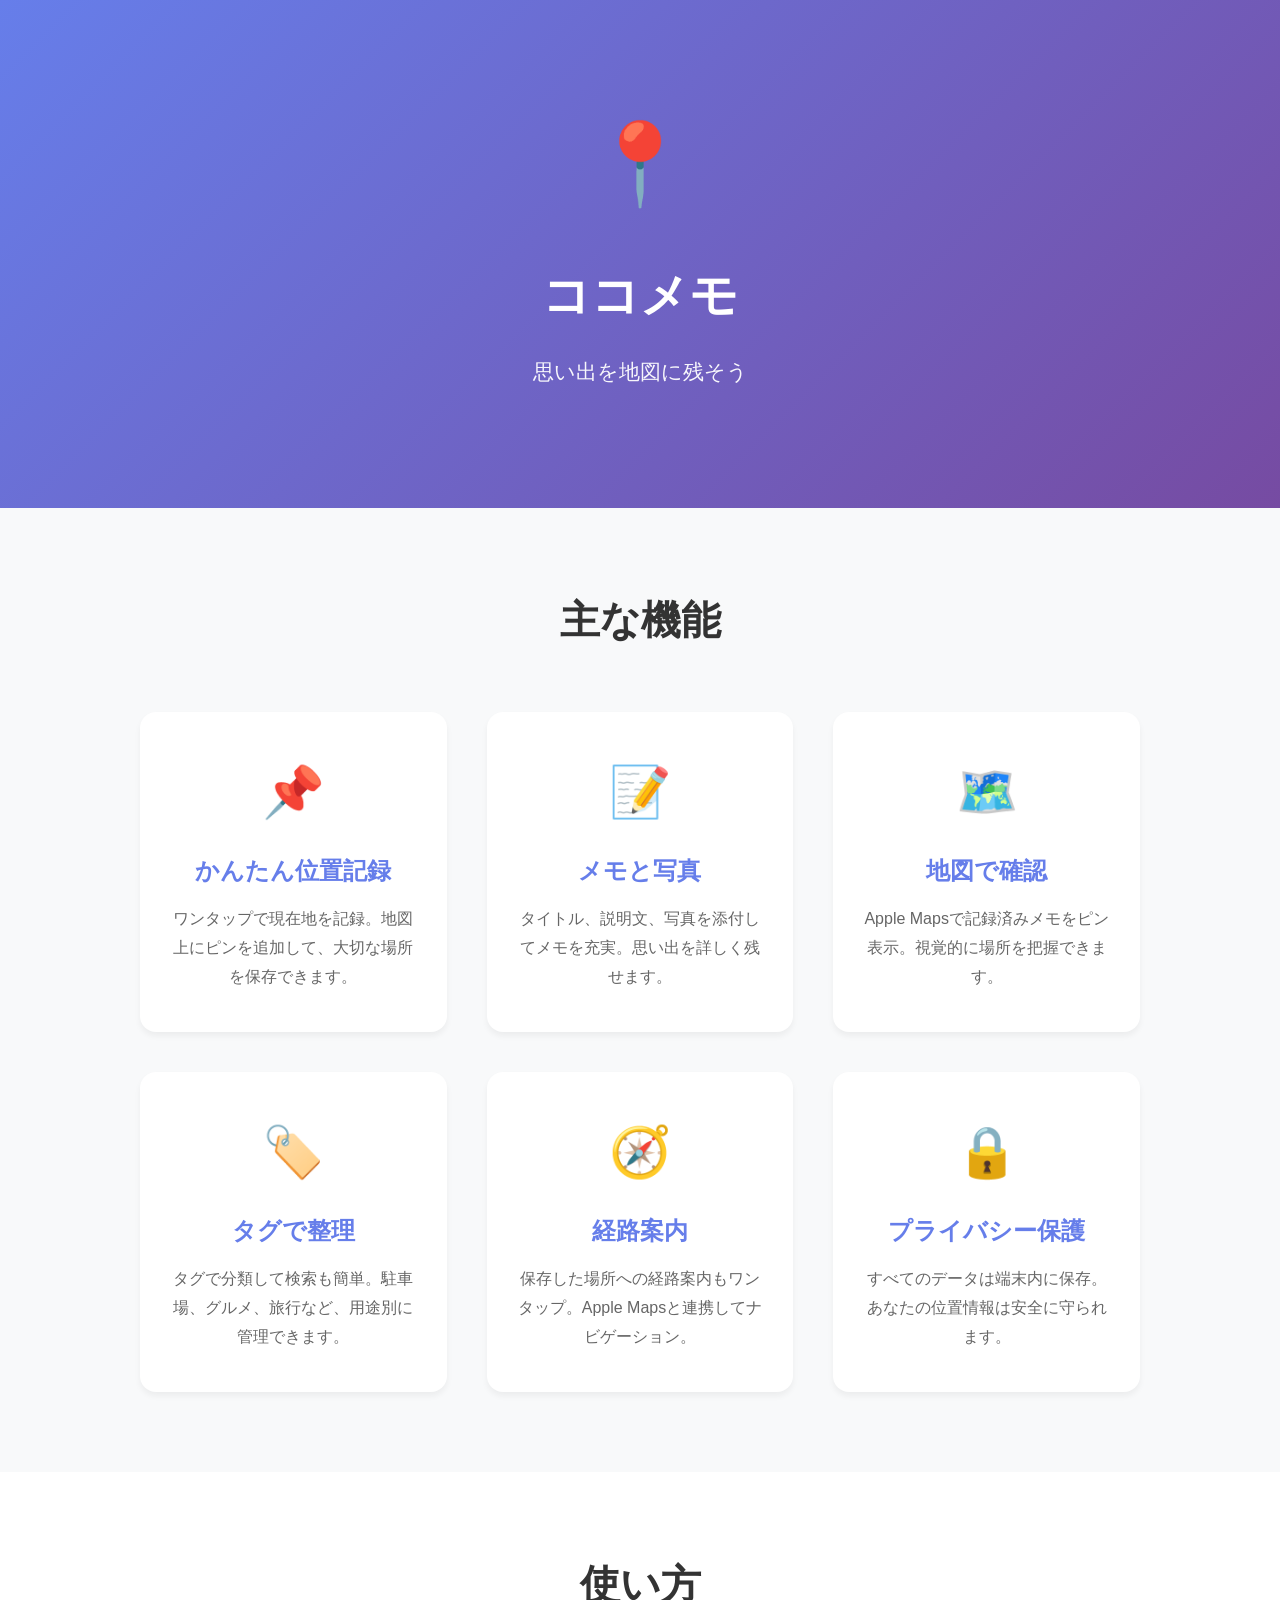
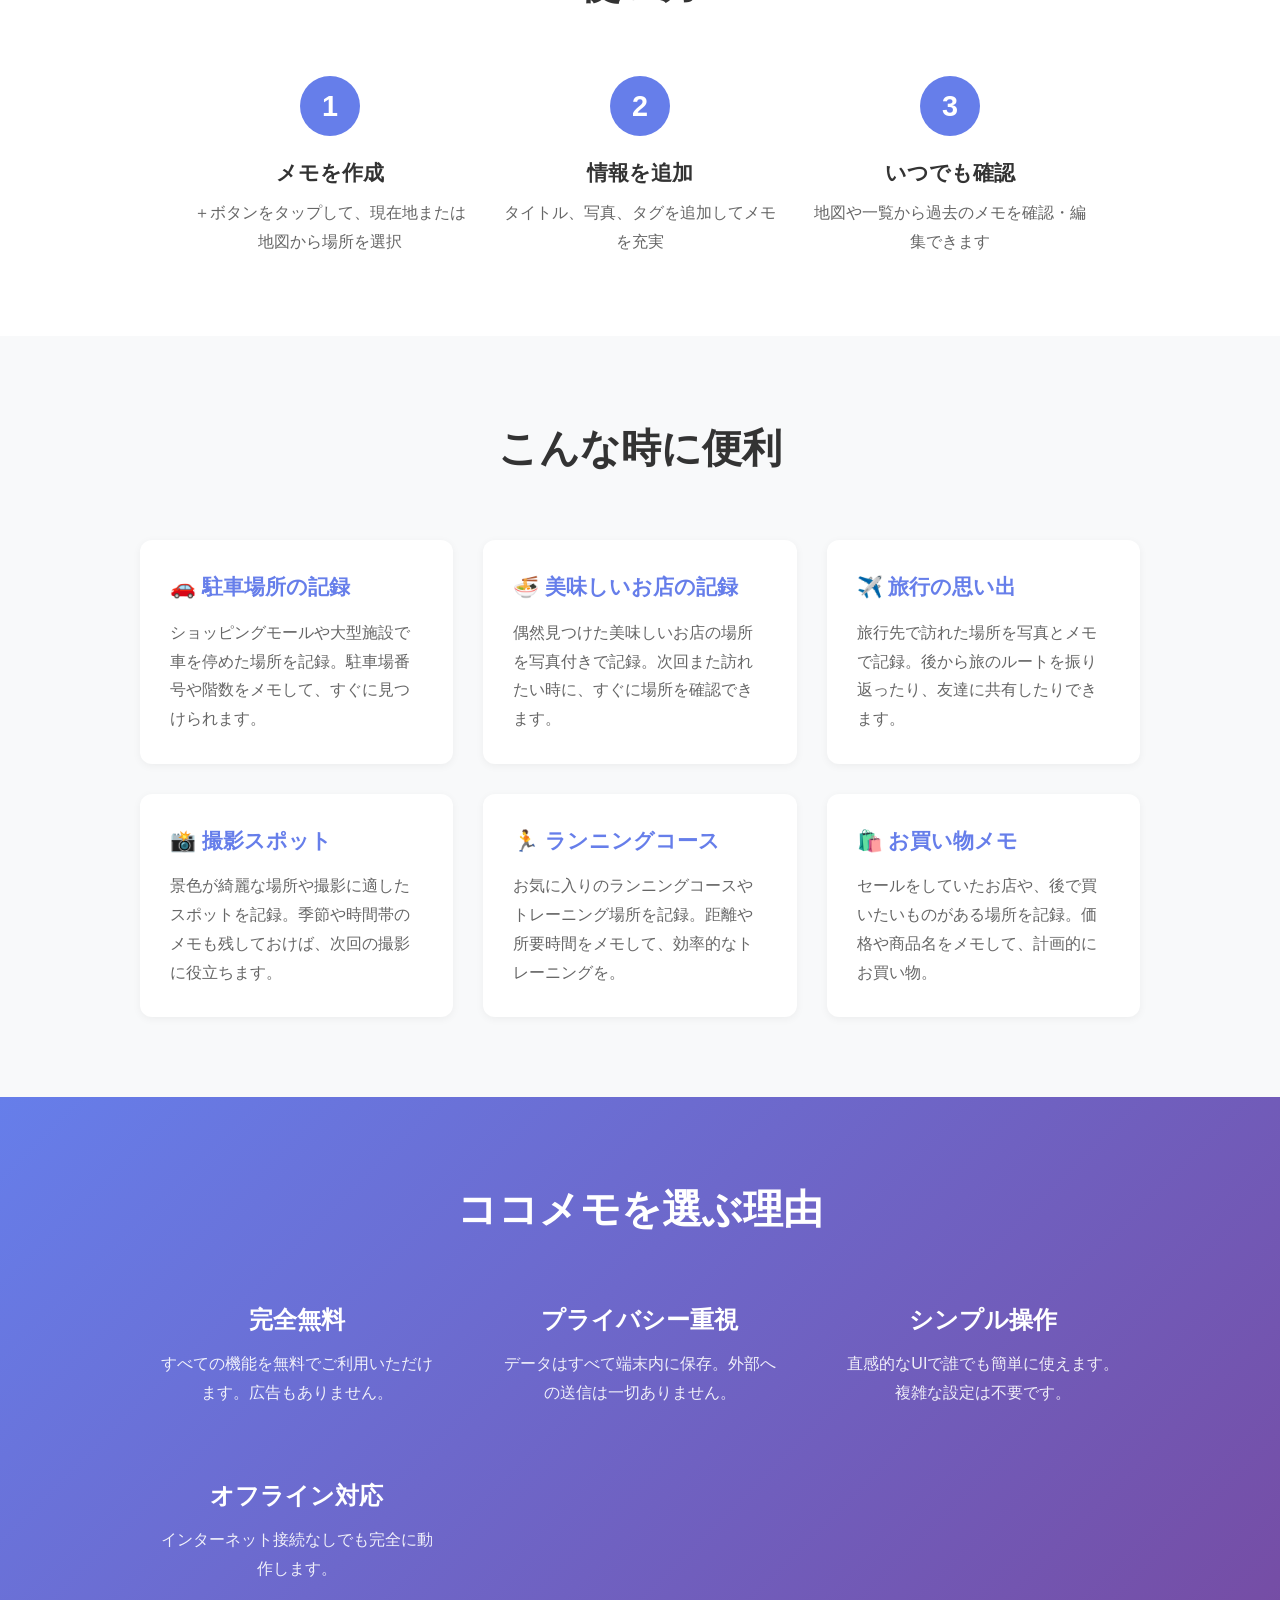
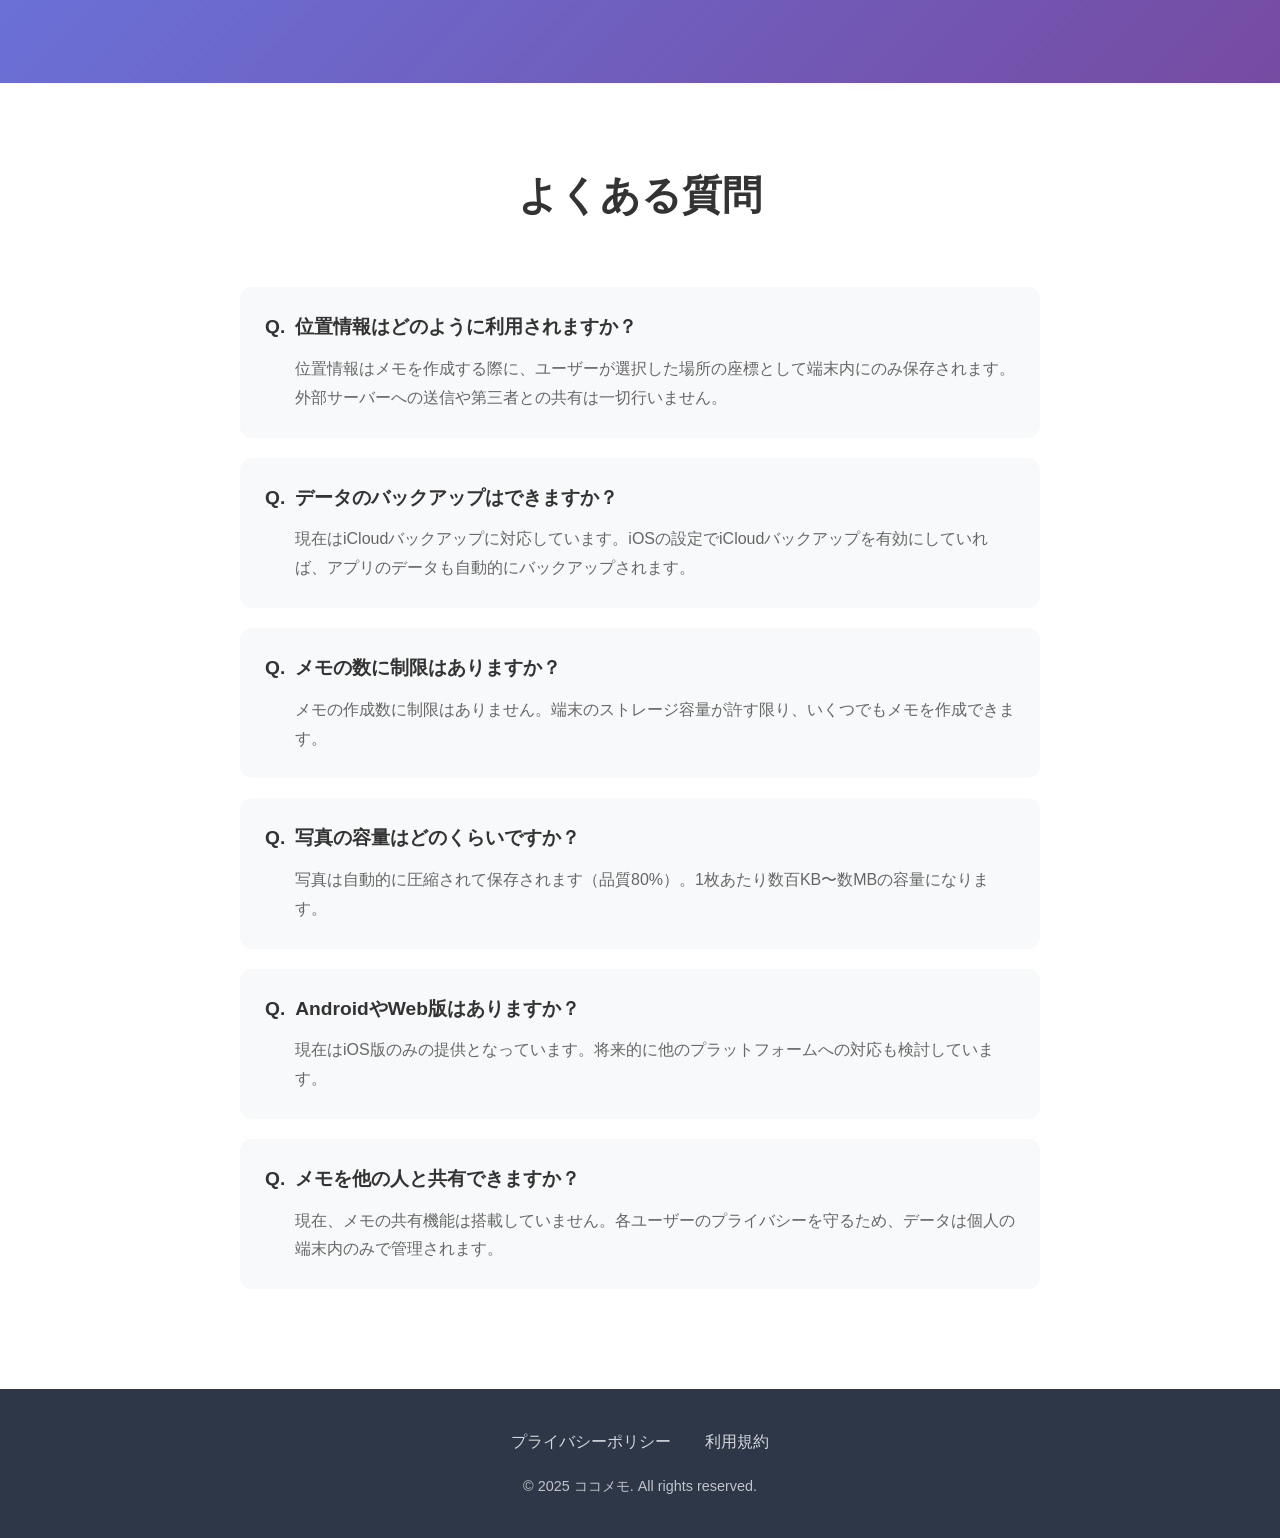
==== index.html @ cbb0ee80 "Add files via upload" ====
<!DOCTYPE html>
<html lang="ja">
<head>
    <meta charset="UTF-8">
    <meta name="viewport" content="width=device-width, initial-scale=1.0">
    <title>ココメモ - 思い出を地図に残そう</title>
    <style>
        * {
            margin: 0;
            padding: 0;
            box-sizing: border-box;
        }

        body {
            font-family: -apple-system, BlinkMacSystemFont, 'Segoe UI', 'Hiragino Sans', 'Hiragino Kaku Gothic ProN', 'Yu Gothic', sans-serif;
            line-height: 1.6;
            color: #333;
        }

        .container {
            max-width: 1200px;
            margin: 0 auto;
            padding: 0 20px;
        }

        /* Hero Section */
        .hero {
            background: linear-gradient(135deg, #667eea 0%, #764ba2 100%);
            color: white;
            padding: 100px 20px 80px;
            text-align: center;
        }

        .hero h1 {
            font-size: 3rem;
            margin-bottom: 20px;
            font-weight: 700;
        }

        .hero p {
            font-size: 1.3rem;
            margin-bottom: 40px;
            opacity: 0.95;
        }

        .hero-icon {
            font-size: 80px;
            margin-bottom: 30px;
        }

        .cta-button {
            display: inline-block;
            background: white;
            color: #667eea;
            padding: 15px 40px;
            border-radius: 30px;
            text-decoration: none;
            font-weight: 600;
            font-size: 1.1rem;
            transition: transform 0.2s;
        }

        .cta-button:hover {
            transform: translateY(-2px);
            box-shadow: 0 10px 20px rgba(0,0,0,0.2);
        }

        /* Features Section */
        .features {
            padding: 80px 20px;
            background: #f8f9fa;
        }

        .features h2 {
            text-align: center;
            font-size: 2.5rem;
            margin-bottom: 60px;
            color: #333;
        }

        .feature-grid {
            display: grid;
            grid-template-columns: repeat(auto-fit, minmax(280px, 1fr));
            gap: 40px;
            max-width: 1000px;
            margin: 0 auto;
        }

        .feature-card {
            background: white;
            padding: 40px 30px;
            border-radius: 16px;
            text-align: center;
            box-shadow: 0 4px 6px rgba(0,0,0,0.05);
            transition: transform 0.2s;
        }

        .feature-card:hover {
            transform: translateY(-5px);
            box-shadow: 0 10px 20px rgba(0,0,0,0.1);
        }

        .feature-icon {
            font-size: 50px;
            margin-bottom: 20px;
        }

        .feature-card h3 {
            font-size: 1.5rem;
            margin-bottom: 15px;
            color: #667eea;
        }

        .feature-card p {
            color: #666;
            line-height: 1.8;
        }

        /* How It Works Section */
        .how-it-works {
            padding: 80px 20px;
            background: white;
        }

        .how-it-works h2 {
            text-align: center;
            font-size: 2.5rem;
            margin-bottom: 60px;
            color: #333;
        }

        .steps {
            display: flex;
            flex-wrap: wrap;
            justify-content: center;
            gap: 30px;
            max-width: 900px;
            margin: 0 auto;
        }

        .step {
            flex: 1;
            min-width: 250px;
            text-align: center;
        }

        .step-number {
            width: 60px;
            height: 60px;
            background: #667eea;
            color: white;
            border-radius: 50%;
            display: flex;
            align-items: center;
            justify-content: center;
            font-size: 1.8rem;
            font-weight: 700;
            margin: 0 auto 20px;
        }

        .step h3 {
            font-size: 1.3rem;
            margin-bottom: 10px;
            color: #333;
        }

        .step p {
            color: #666;
            line-height: 1.8;
        }

        /* Use Cases Section */
        .use-cases {
            padding: 80px 20px;
            background: #f8f9fa;
        }

        .use-cases h2 {
            text-align: center;
            font-size: 2.5rem;
            margin-bottom: 60px;
            color: #333;
        }

        .use-case-grid {
            display: grid;
            grid-template-columns: repeat(auto-fit, minmax(280px, 1fr));
            gap: 30px;
            max-width: 1000px;
            margin: 0 auto;
        }

        .use-case-card {
            background: white;
            padding: 30px;
            border-radius: 12px;
            box-shadow: 0 2px 8px rgba(0,0,0,0.05);
        }

        .use-case-card h3 {
            font-size: 1.3rem;
            margin-bottom: 15px;
            color: #667eea;
            display: flex;
            align-items: center;
            gap: 10px;
        }

        .use-case-card p {
            color: #666;
            line-height: 1.8;
        }

        /* FAQ Section */
        .faq {
            padding: 80px 20px;
            background: white;
        }

        .faq h2 {
            text-align: center;
            font-size: 2.5rem;
            margin-bottom: 60px;
            color: #333;
        }

        .faq-list {
            max-width: 800px;
            margin: 0 auto;
        }

        .faq-item {
            background: #f8f9fa;
            padding: 25px;
            border-radius: 12px;
            margin-bottom: 20px;
        }

        .faq-question {
            font-size: 1.2rem;
            font-weight: 600;
            color: #333;
            margin-bottom: 12px;
            display: flex;
            align-items: flex-start;
            gap: 10px;
        }

        .faq-answer {
            color: #666;
            line-height: 1.8;
            padding-left: 30px;
        }

        /* Benefits Section */
        .benefits {
            padding: 80px 20px;
            background: linear-gradient(135deg, #667eea 0%, #764ba2 100%);
            color: white;
            text-align: center;
        }

        .benefits h2 {
            font-size: 2.5rem;
            margin-bottom: 40px;
        }

        .benefits-grid {
            display: grid;
            grid-template-columns: repeat(auto-fit, minmax(250px, 1fr));
            gap: 30px;
            max-width: 1000px;
            margin: 0 auto;
        }

        .benefit-item {
            padding: 20px;
        }

        .benefit-item h3 {
            font-size: 1.5rem;
            margin-bottom: 10px;
            font-weight: 600;
        }

        .benefit-item p {
            opacity: 0.9;
            line-height: 1.8;
        }

        /* Footer */
        .footer {
            background: #2d3748;
            color: white;
            padding: 40px 20px;
            text-align: center;
        }

        .footer-links {
            margin-bottom: 20px;
        }

        .footer-links a {
            color: white;
            text-decoration: none;
            margin: 0 15px;
            opacity: 0.8;
            transition: opacity 0.2s;
        }

        .footer-links a:hover {
            opacity: 1;
        }

        .footer p {
            opacity: 0.7;
            font-size: 0.9rem;
        }

        /* Responsive */
        @media (max-width: 768px) {
            .hero h1 {
                font-size: 2rem;
            }

            .hero p {
                font-size: 1.1rem;
            }

            .features h2,
            .how-it-works h2 {
                font-size: 2rem;
            }

            .feature-grid {
                grid-template-columns: 1fr;
            }
        }
    </style>
</head>
<body>
    <!-- Hero Section -->
    <section class="hero">
        <div class="container">
            <div class="hero-icon">📍</div>
            <h1>ココメモ</h1>
            <p>思い出を地図に残そう</p>
        </div>
    </section>

    <!-- Features Section -->
    <section class="features">
        <div class="container">
            <h2>主な機能</h2>
            <div class="feature-grid">
                <div class="feature-card">
                    <div class="feature-icon">📌</div>
                    <h3>かんたん位置記録</h3>
                    <p>ワンタップで現在地を記録。地図上にピンを追加して、大切な場所を保存できます。</p>
                </div>
                <div class="feature-card">
                    <div class="feature-icon">📝</div>
                    <h3>メモと写真</h3>
                    <p>タイトル、説明文、写真を添付してメモを充実。思い出を詳しく残せます。</p>
                </div>
                <div class="feature-card">
                    <div class="feature-icon">🗺️</div>
                    <h3>地図で確認</h3>
                    <p>Apple Mapsで記録済みメモをピン表示。視覚的に場所を把握できます。</p>
                </div>
                <div class="feature-card">
                    <div class="feature-icon">🏷️</div>
                    <h3>タグで整理</h3>
                    <p>タグで分類して検索も簡単。駐車場、グルメ、旅行など、用途別に管理できます。</p>
                </div>
                <div class="feature-card">
                    <div class="feature-icon">🧭</div>
                    <h3>経路案内</h3>
                    <p>保存した場所への経路案内もワンタップ。Apple Mapsと連携してナビゲーション。</p>
                </div>
                <div class="feature-card">
                    <div class="feature-icon">🔒</div>
                    <h3>プライバシー保護</h3>
                    <p>すべてのデータは端末内に保存。あなたの位置情報は安全に守られます。</p>
                </div>
            </div>
        </div>
    </section>

    <!-- How It Works Section -->
    <section class="how-it-works">
        <div class="container">
            <h2>使い方</h2>
            <div class="steps">
                <div class="step">
                    <div class="step-number">1</div>
                    <h3>メモを作成</h3>
                    <p>＋ボタンをタップして、現在地または地図から場所を選択</p>
                </div>
                <div class="step">
                    <div class="step-number">2</div>
                    <h3>情報を追加</h3>
                    <p>タイトル、写真、タグを追加してメモを充実</p>
                </div>
                <div class="step">
                    <div class="step-number">3</div>
                    <h3>いつでも確認</h3>
                    <p>地図や一覧から過去のメモを確認・編集できます</p>
                </div>
            </div>
        </div>
    </section>

    <!-- Use Cases Section -->
    <section class="use-cases">
        <div class="container">
            <h2>こんな時に便利</h2>
            <div class="use-case-grid">
                <div class="use-case-card">
                    <h3>🚗 駐車場所の記録</h3>
                    <p>ショッピングモールや大型施設で車を停めた場所を記録。駐車場番号や階数をメモして、すぐに見つけられます。</p>
                </div>
                <div class="use-case-card">
                    <h3>🍜 美味しいお店の記録</h3>
                    <p>偶然見つけた美味しいお店の場所を写真付きで記録。次回また訪れたい時に、すぐに場所を確認できます。</p>
                </div>
                <div class="use-case-card">
                    <h3>✈️ 旅行の思い出</h3>
                    <p>旅行先で訪れた場所を写真とメモで記録。後から旅のルートを振り返ったり、友達に共有したりできます。</p>
                </div>
                <div class="use-case-card">
                    <h3>📸 撮影スポット</h3>
                    <p>景色が綺麗な場所や撮影に適したスポットを記録。季節や時間帯のメモも残しておけば、次回の撮影に役立ちます。</p>
                </div>
                <div class="use-case-card">
                    <h3>🏃 ランニングコース</h3>
                    <p>お気に入りのランニングコースやトレーニング場所を記録。距離や所要時間をメモして、効率的なトレーニングを。</p>
                </div>
                <div class="use-case-card">
                    <h3>🛍️ お買い物メモ</h3>
                    <p>セールをしていたお店や、後で買いたいものがある場所を記録。価格や商品名をメモして、計画的にお買い物。</p>
                </div>
            </div>
        </div>
    </section>

    <!-- Benefits Section -->
    <section class="benefits">
        <div class="container">
            <h2>ココメモを選ぶ理由</h2>
            <div class="benefits-grid">
                <div class="benefit-item">
                    <h3>完全無料</h3>
                    <p>すべての機能を無料でご利用いただけます。広告もありません。</p>
                </div>
                <div class="benefit-item">
                    <h3>プライバシー重視</h3>
                    <p>データはすべて端末内に保存。外部への送信は一切ありません。</p>
                </div>
                <div class="benefit-item">
                    <h3>シンプル操作</h3>
                    <p>直感的なUIで誰でも簡単に使えます。複雑な設定は不要です。</p>
                </div>
                <div class="benefit-item">
                    <h3>オフライン対応</h3>
                    <p>インターネット接続なしでも完全に動作します。</p>
                </div>
            </div>
        </div>
    </section>

    <!-- FAQ Section -->
    <section class="faq">
        <div class="container">
            <h2>よくある質問</h2>
            <div class="faq-list">
                <div class="faq-item">
                    <div class="faq-question">
                        <span>Q.</span>
                        <span>位置情報はどのように利用されますか？</span>
                    </div>
                    <div class="faq-answer">
                        位置情報はメモを作成する際に、ユーザーが選択した場所の座標として端末内にのみ保存されます。外部サーバーへの送信や第三者との共有は一切行いません。
                    </div>
                </div>
                <div class="faq-item">
                    <div class="faq-question">
                        <span>Q.</span>
                        <span>データのバックアップはできますか？</span>
                    </div>
                    <div class="faq-answer">
                        現在はiCloudバックアップに対応しています。iOSの設定でiCloudバックアップを有効にしていれば、アプリのデータも自動的にバックアップされます。
                    </div>
                </div>
                <div class="faq-item">
                    <div class="faq-question">
                        <span>Q.</span>
                        <span>メモの数に制限はありますか？</span>
                    </div>
                    <div class="faq-answer">
                        メモの作成数に制限はありません。端末のストレージ容量が許す限り、いくつでもメモを作成できます。
                    </div>
                </div>
                <div class="faq-item">
                    <div class="faq-question">
                        <span>Q.</span>
                        <span>写真の容量はどのくらいですか？</span>
                    </div>
                    <div class="faq-answer">
                        写真は自動的に圧縮されて保存されます（品質80%）。1枚あたり数百KB〜数MBの容量になります。
                    </div>
                </div>
                <div class="faq-item">
                    <div class="faq-question">
                        <span>Q.</span>
                        <span>AndroidやWeb版はありますか？</span>
                    </div>
                    <div class="faq-answer">
                        現在はiOS版のみの提供となっています。将来的に他のプラットフォームへの対応も検討しています。
                    </div>
                </div>
                <div class="faq-item">
                    <div class="faq-question">
                        <span>Q.</span>
                        <span>メモを他の人と共有できますか？</span>
                    </div>
                    <div class="faq-answer">
                        現在、メモの共有機能は搭載していません。各ユーザーのプライバシーを守るため、データは個人の端末内のみで管理されます。
                    </div>
                </div>
            </div>
        </div>
    </section>

    <!-- Footer -->
    <footer class="footer">
        <div class="container">
            <div class="footer-links">
                <a href="privacy.html">プライバシーポリシー</a>
                <a href="terms.html">利用規約</a>
            </div>
            <p>&copy; 2025 ココメモ. All rights reserved.</p>
        </div>
    </footer>
</body>
</html>
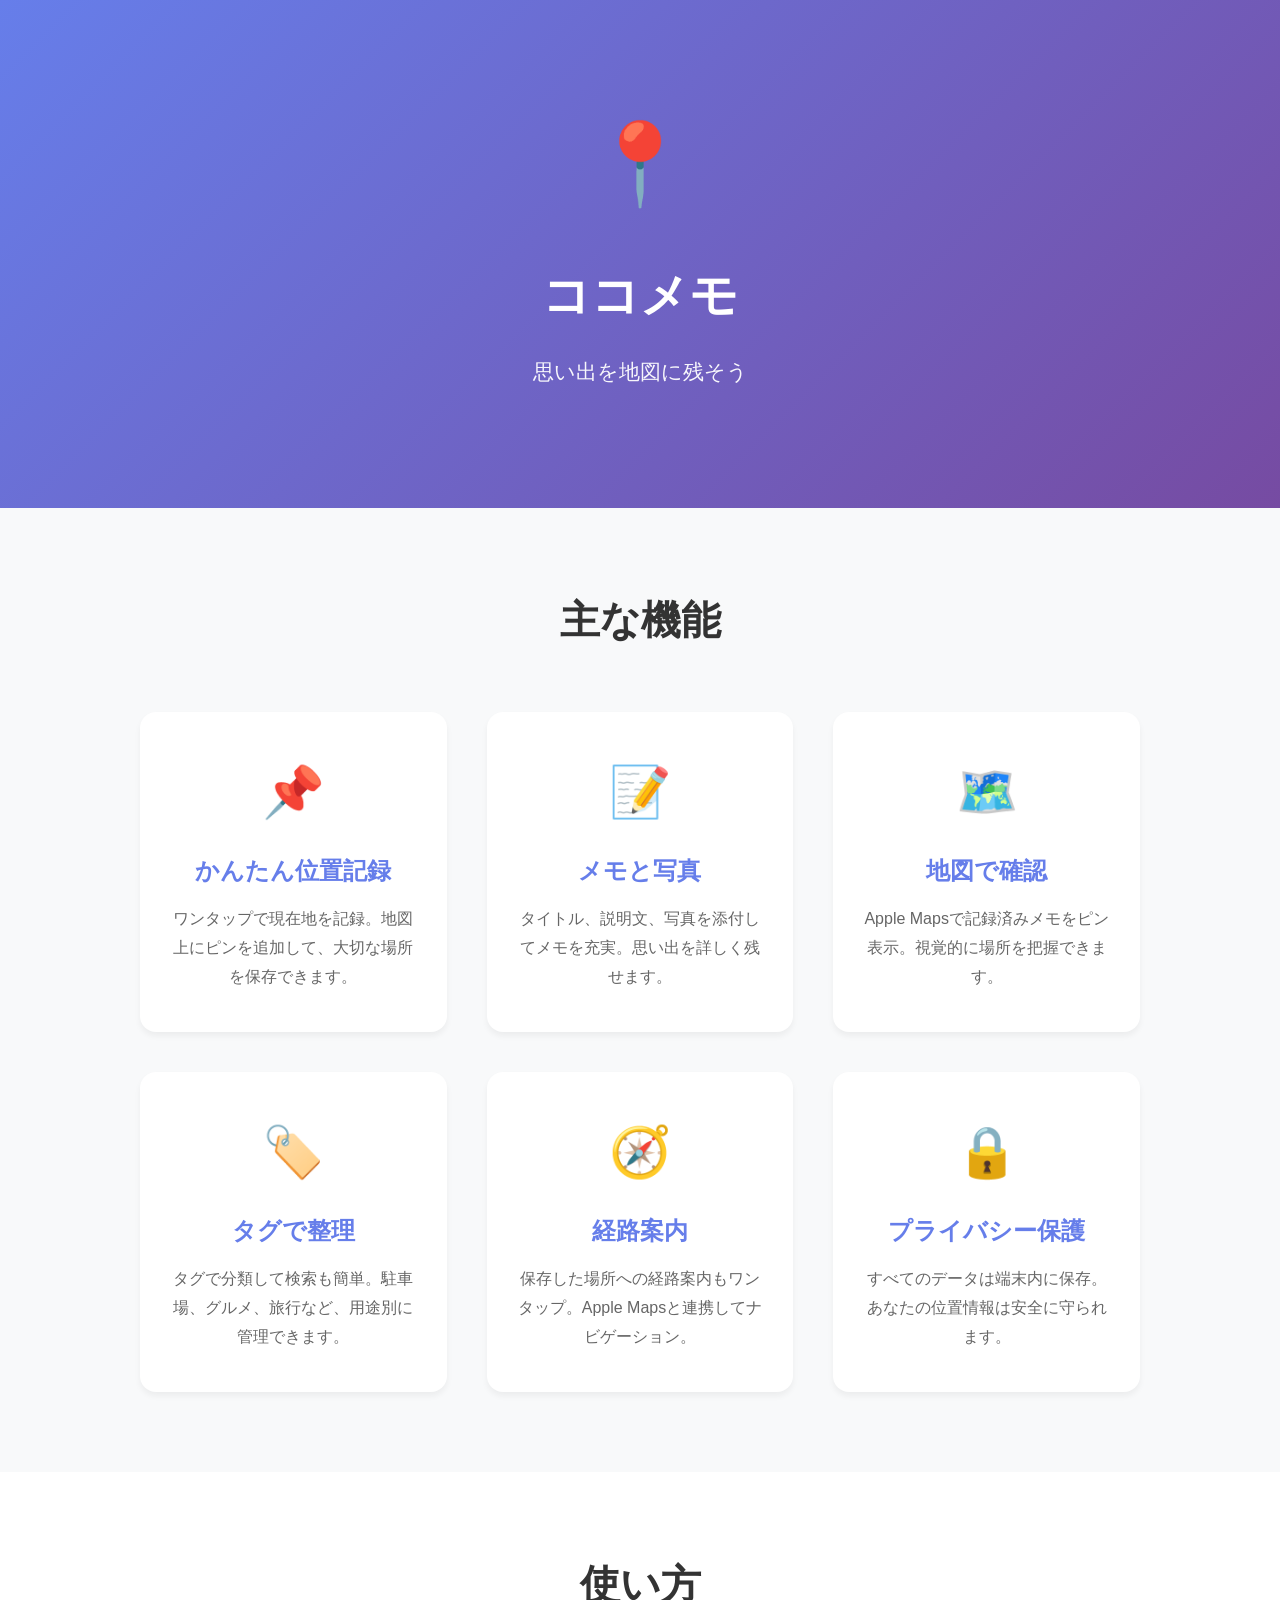
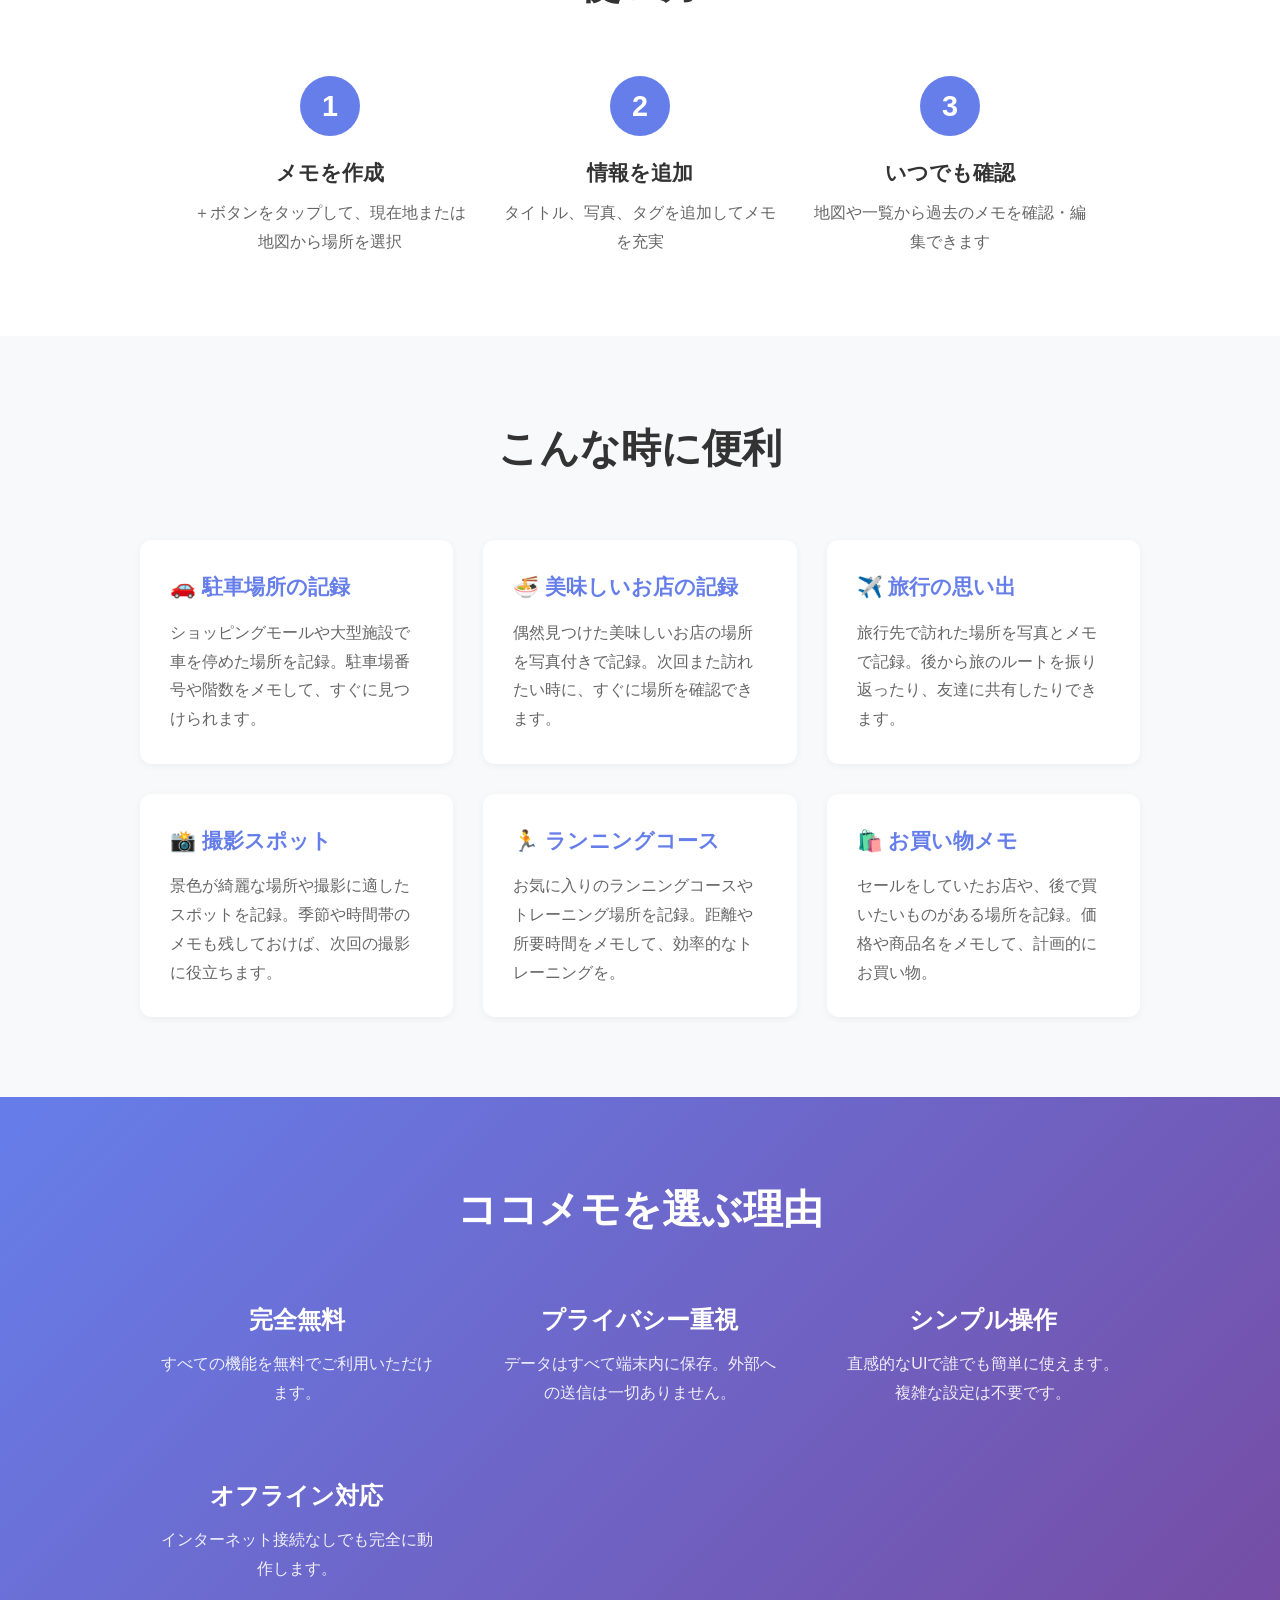
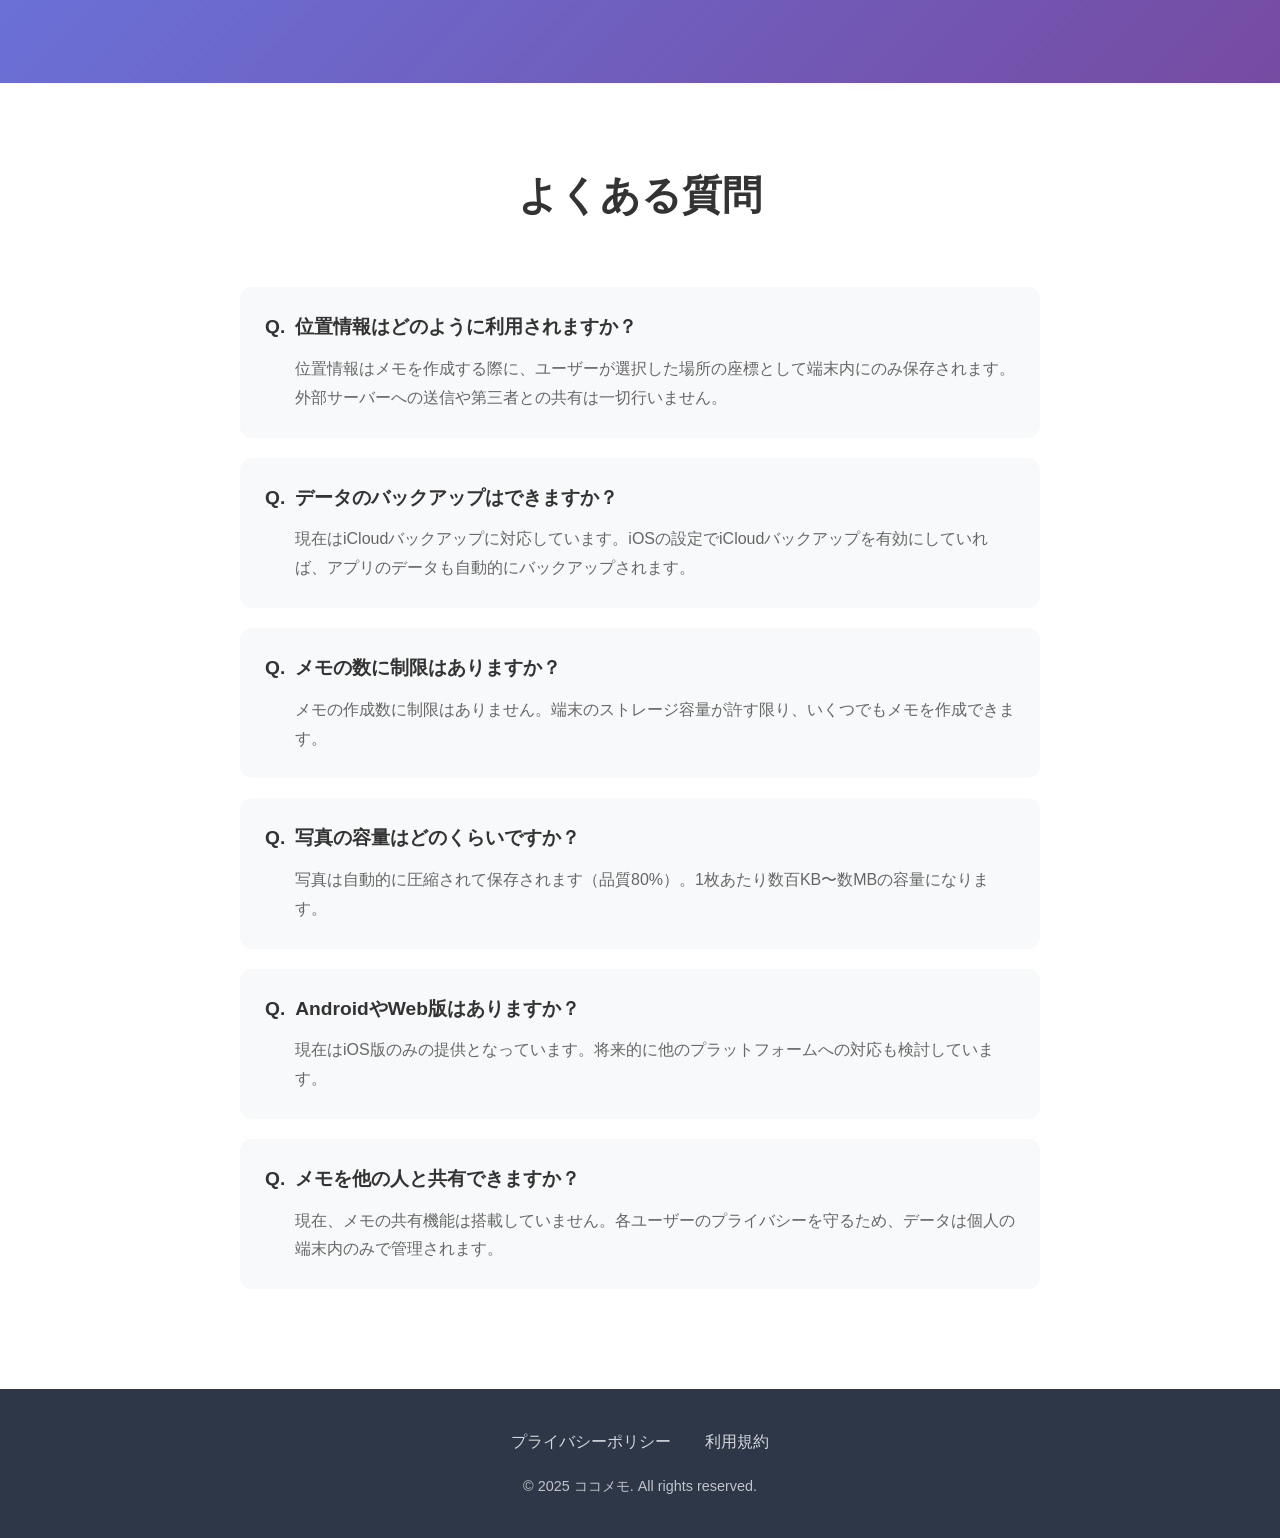
==== commit a5cf4acd: "Add files via upload" ====
--- a/index.html
+++ b/index.html
@@ -451,7 +451,7 @@
             <div class="benefits-grid">
                 <div class="benefit-item">
                     <h3>完全無料</h3>
-                    <p>すべての機能を無料でご利用いただけます。広告もありません。</p>
+                    <p>すべての機能を無料でご利用いただけます。</p>
                 </div>
                 <div class="benefit-item">
                     <h3>プライバシー重視</h3>
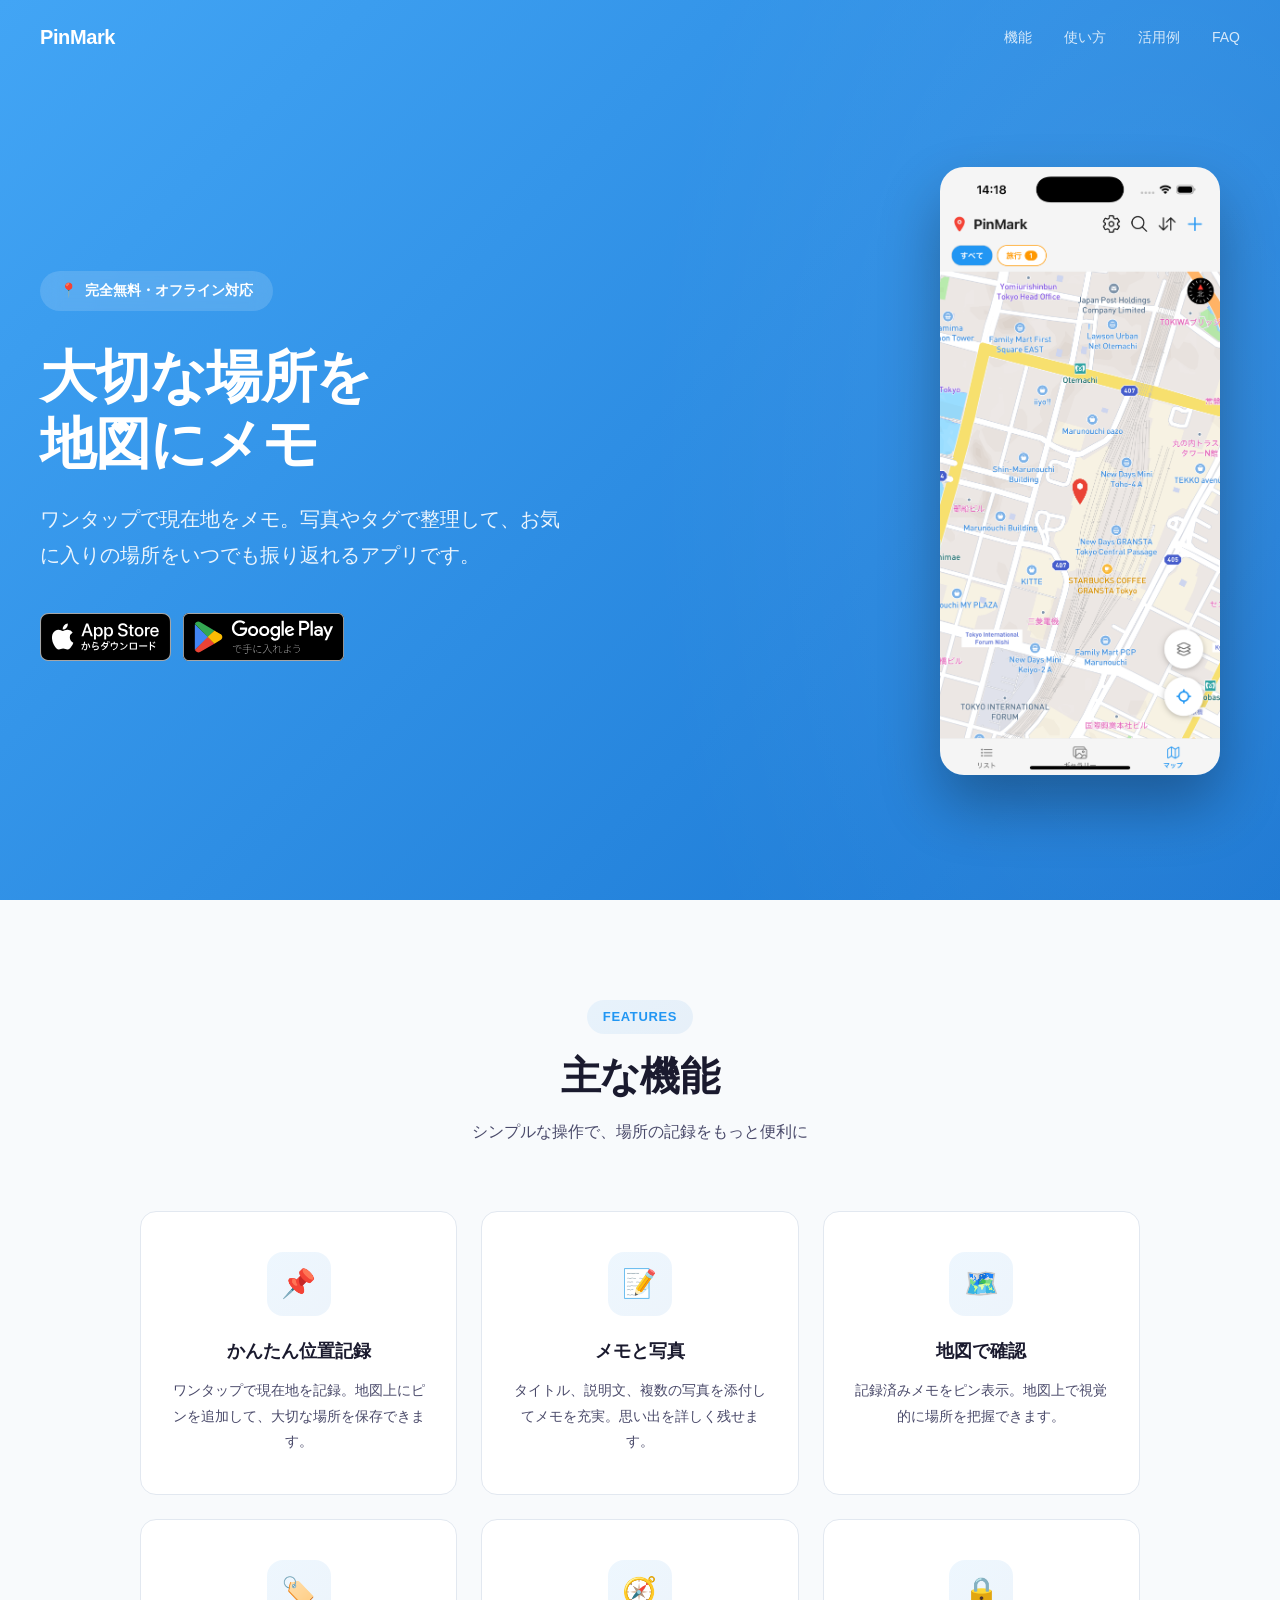
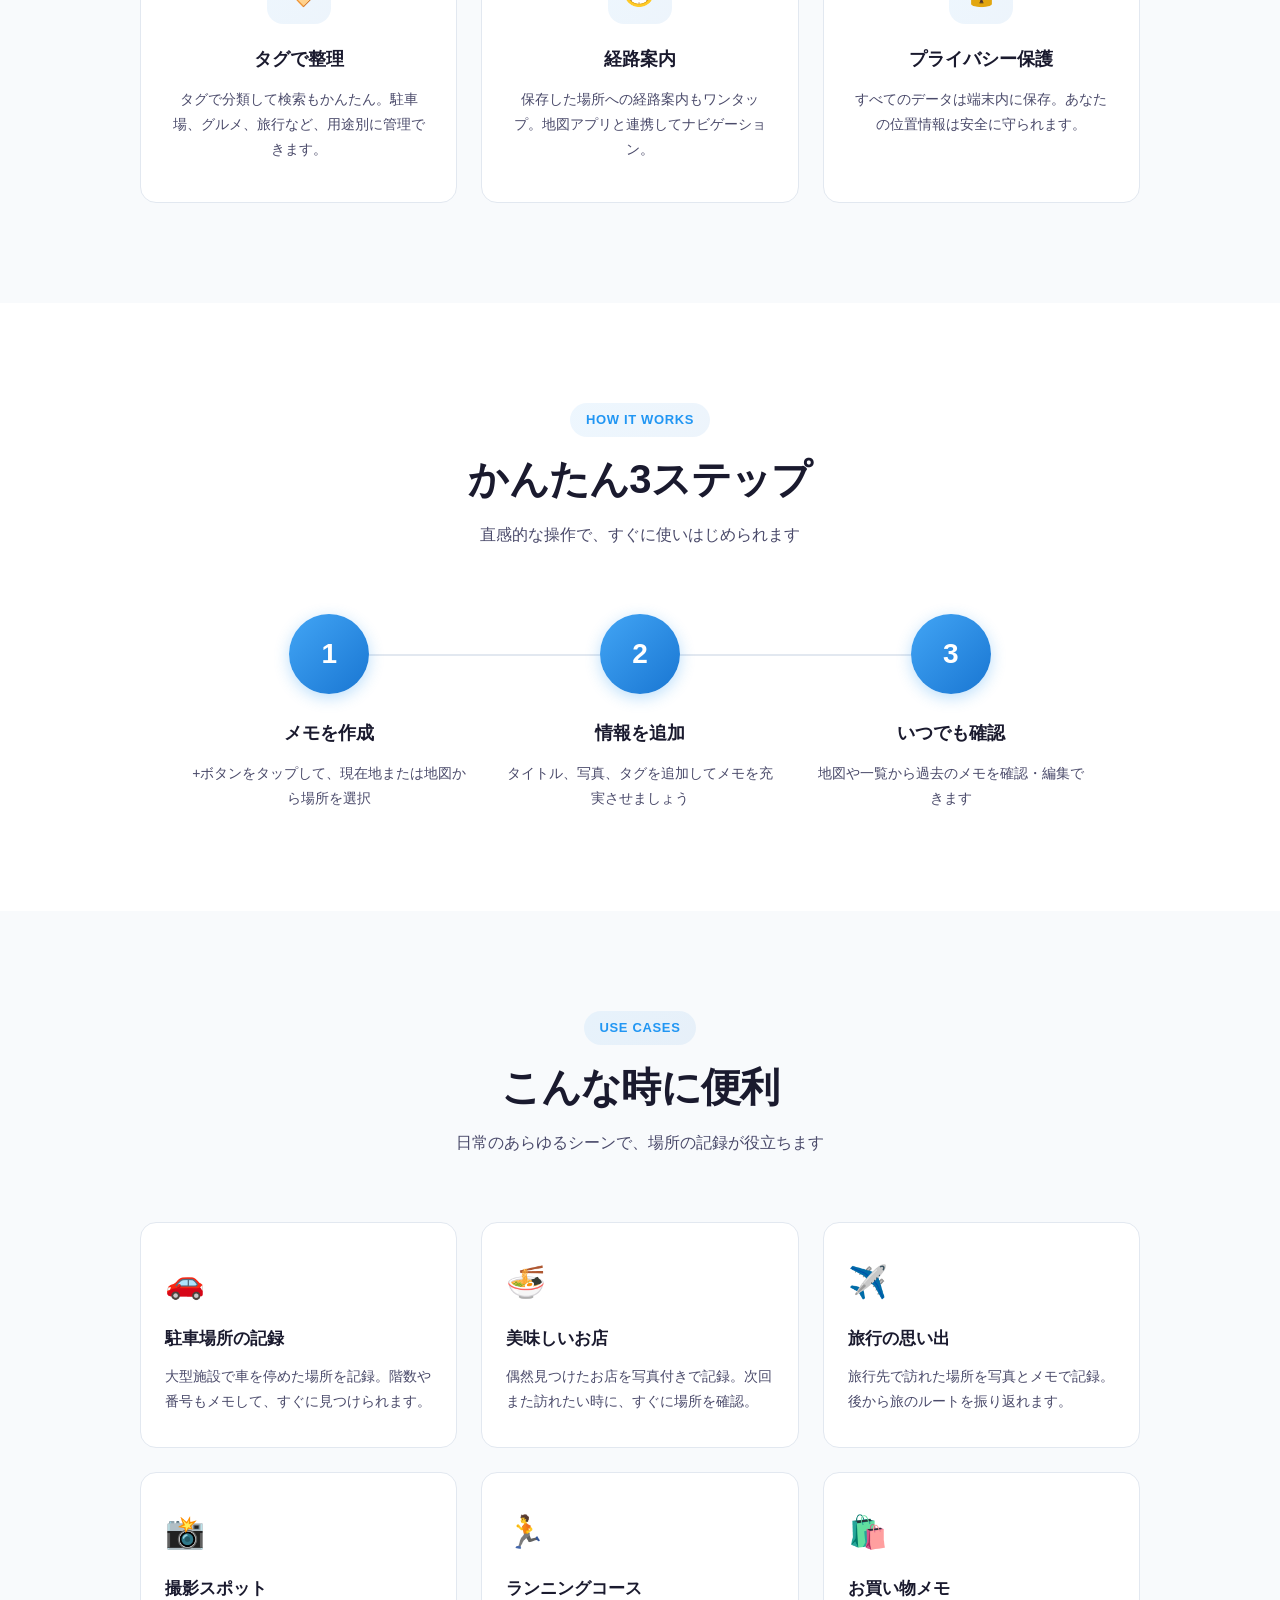
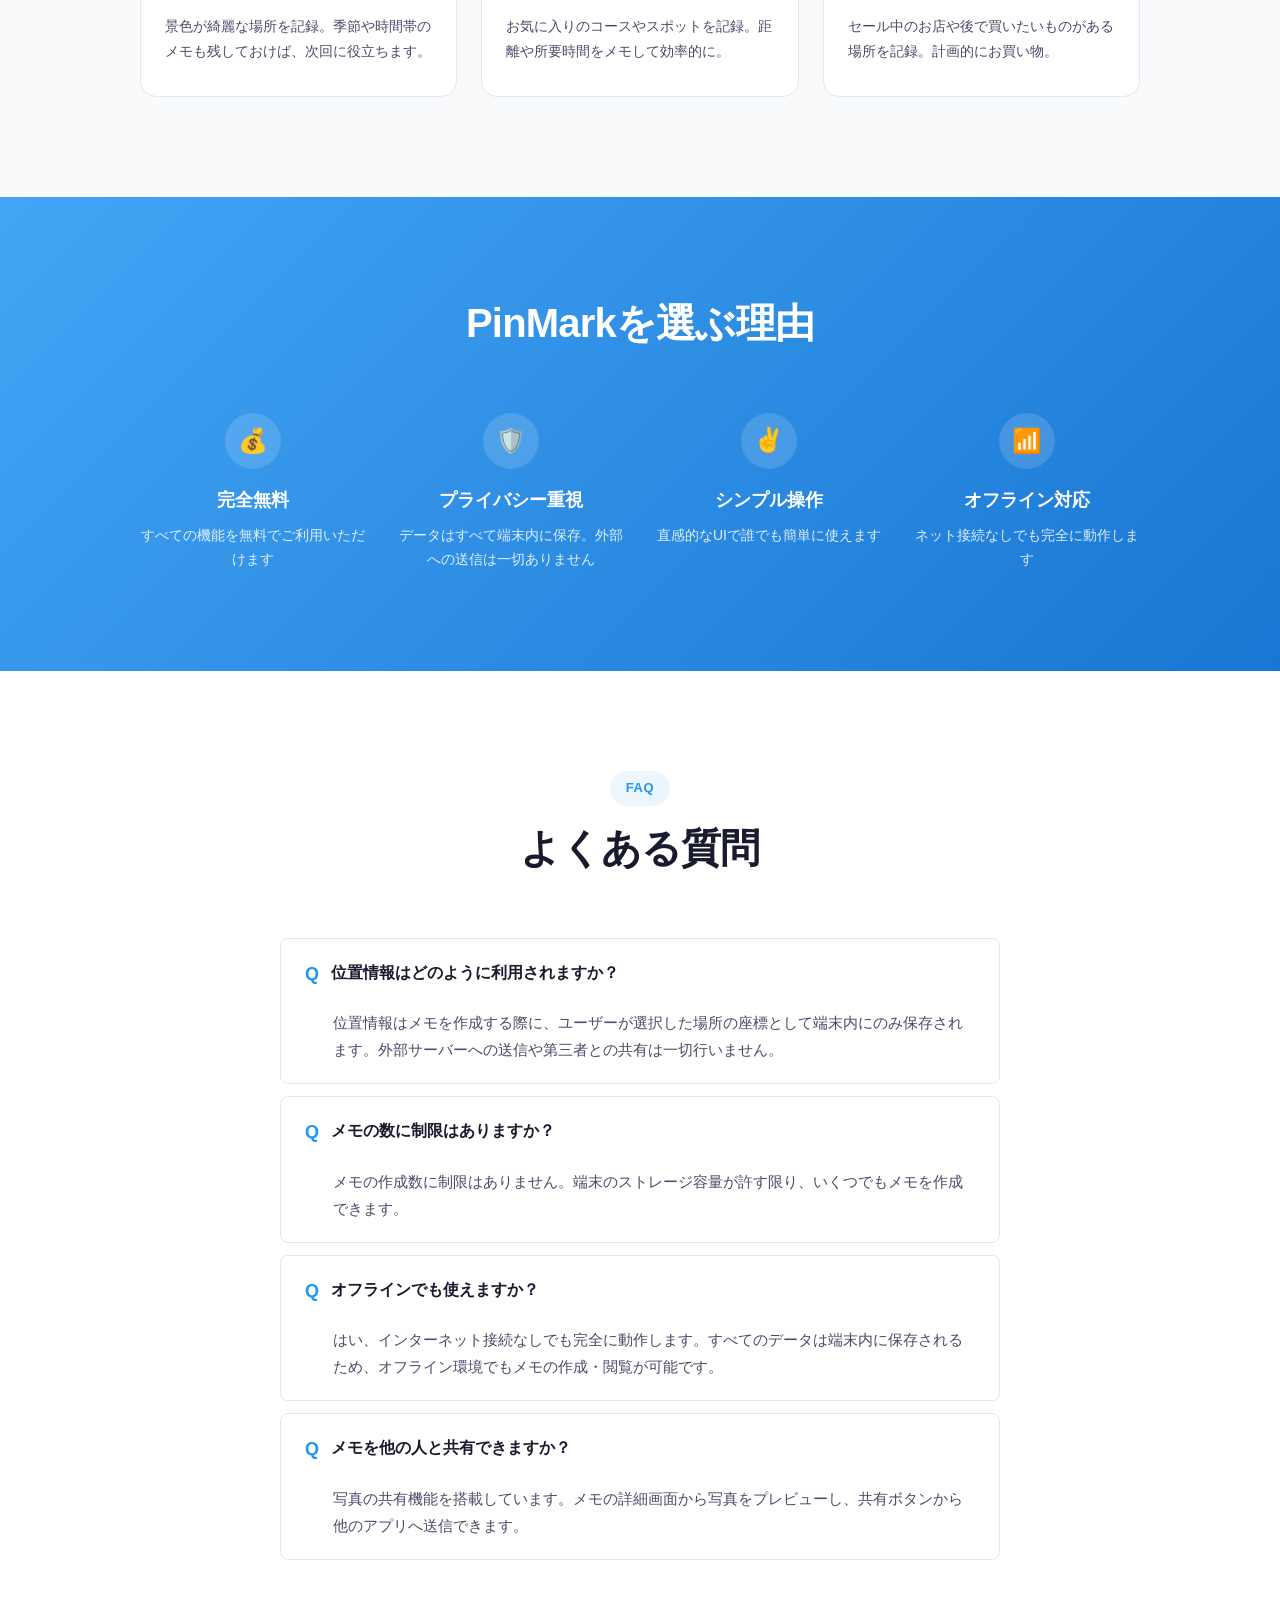
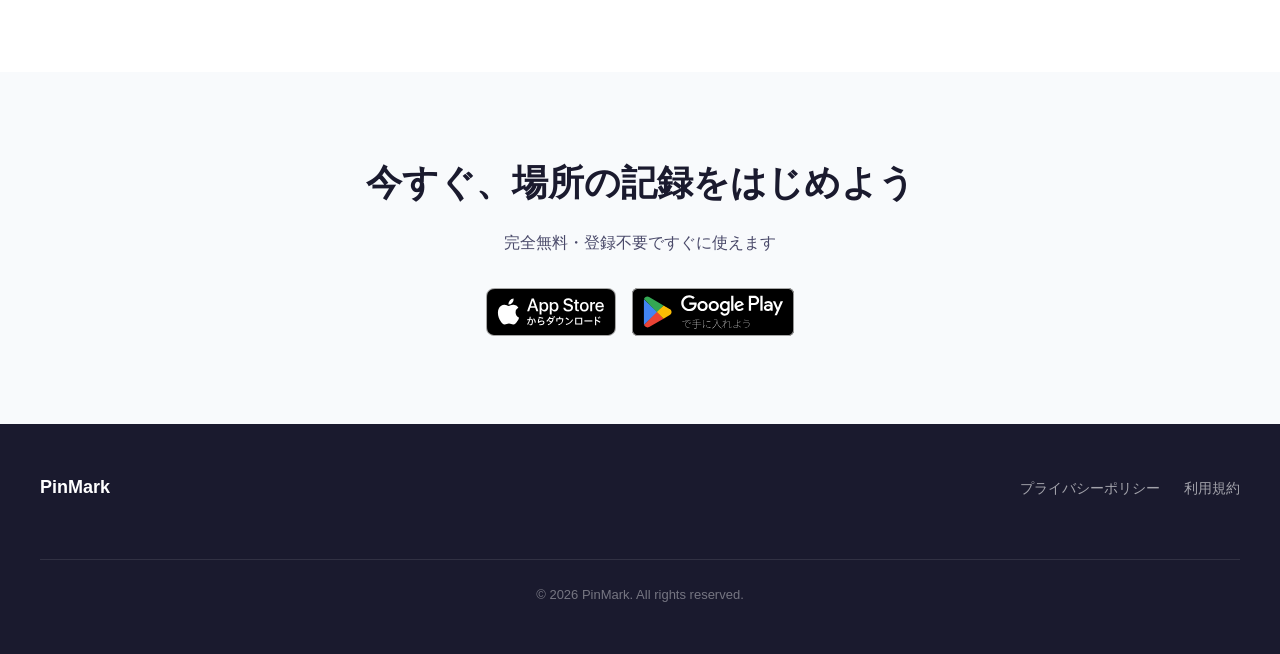
==== commit dce7552d: "Add files via upload" ====
--- a/index.html
+++ b/index.html
@@ -1,546 +1,1271 @@
 <!DOCTYPE html>
 <html lang="ja">
+
 <head>
     <meta charset="UTF-8">
     <meta name="viewport" content="width=device-width, initial-scale=1.0">
-    <title>ココメモ - 思い出を地図に残そう</title>
+
+    <!-- SEO基本メタタグ -->
+    <title>PinMark - 地図に残すメモアプリ | 場所の記録・整理・経路案内までこれ一つ</title>
+    <meta name="description" content="【無料】位置メモアプリ PinMark。ワンタップで現在地にメモ・写真を保存。地図上にピン表示で場所を管理。駐車場の記録、お気に入りスポット、旅行の思い出に。オフライン対応・プライバシー重視。">
+    <meta name="keywords" content="PinMark, 位置メモ, 地図メモ, 位置情報, メモアプリ, 地図アプリ, 場所記録, 駐車場記録, 旅行記録, スポット管理, iPhone, Android">
+    <meta name="robots" content="index, follow">
+    <meta name="author" content="PinMark">
+
+    <!-- hreflang（多言語対応準備） -->
+    <link rel="alternate" hreflang="ja" href="https://cocomemo.app/">
+    <link rel="alternate" hreflang="x-default" href="https://cocomemo.app/">
+
+    <!-- OGP (Open Graph Protocol) -->
+    <meta property="og:type" content="website">
+    <meta property="og:title" content="PinMark - 地図に残すメモアプリ | 場所の記録・整理・経路案内までこれ一つ">
+    <meta property="og:description" content="【無料】ワンタップで現在地にメモ・写真を保存。地図上にピン表示で場所を管理。駐車場の記録、お気に入りスポット、旅行の思い出に。">
+    <meta property="og:url" content="https://cocomemo.app/">
+    <meta property="og:site_name" content="PinMark">
+    <meta property="og:locale" content="ja_JP">
+    <meta property="og:locale:alternate" content="en_US">
+
+    <!-- Twitter Card -->
+    <meta name="twitter:card" content="summary">
+    <meta name="twitter:title" content="PinMark - 地図に残すメモアプリ | 場所の記録・整理・経路案内までこれ一つ">
+    <meta name="twitter:description" content="ワンタップで現在地にメモ・写真を保存。地図上にピン表示で場所を管理。完全無料・オフライン対応。">
+
+    <!-- 構造化データ (JSON-LD) - SoftwareApplication -->
+    <script type="application/ld+json">
+    {
+        "@context": "https://schema.org",
+        "@type": "SoftwareApplication",
+        "name": "PinMark",
+        "applicationCategory": "UtilitiesApplication",
+        "operatingSystem": "iOS 14.0+, Android 6.0+",
+        "offers": {
+            "@type": "Offer",
+            "price": "0",
+            "priceCurrency": "JPY",
+            "description": "完全無料 - すべての機能を無料でご利用いただけます",
+            "availability": "https://schema.org/InStock"
+        },
+        "description": "地図上の現在地にメモを残せるシンプルな位置メモアプリ。ワンタップで場所を記録し、写真やタグで整理。駐車場の記録、お気に入りスポット、旅行の思い出に。",
+        "featureList": [
+            "ワンタップで現在地を記録",
+            "写真・メモの添付",
+            "地図上にピン表示",
+            "タグによる分類・検索",
+            "経路案内連携",
+            "完全オフライン対応",
+            "データは端末内に保存"
+        ],
+        "inLanguage": ["ja", "en"],
+        "softwareVersion": "1.1.0"
+    }
+    </script>
+
+    <!-- 構造化データ (JSON-LD) - WebSite -->
+    <script type="application/ld+json">
+    {
+        "@context": "https://schema.org",
+        "@type": "WebSite",
+        "name": "PinMark",
+        "url": "https://cocomemo.app/",
+        "description": "地図上の現在地にメモを残せるシンプルな位置メモアプリ",
+        "inLanguage": "ja"
+    }
+    </script>
+
+    <!-- 構造化データ (JSON-LD) - Organization -->
+    <script type="application/ld+json">
+    {
+        "@context": "https://schema.org",
+        "@type": "Organization",
+        "name": "PinMark",
+        "url": "https://cocomemo.app/",
+        "contactPoint": {
+            "@type": "ContactPoint",
+            "email": "cocomemo.developer@gmail.com",
+            "contactType": "customer support"
+        }
+    }
+    </script>
+
+    <!-- 構造化データ (JSON-LD) - FAQPage -->
+    <script type="application/ld+json">
+    {
+        "@context": "https://schema.org",
+        "@type": "FAQPage",
+        "mainEntity": [
+            {
+                "@type": "Question",
+                "name": "PinMarkは無料で使えますか？",
+                "acceptedAnswer": {
+                    "@type": "Answer",
+                    "text": "はい、PinMarkはすべての機能を完全無料でご利用いただけます。メモの作成数に制限はなく、端末のストレージ容量が許す限り、いくつでもメモを作成できます。"
+                }
+            },
+            {
+                "@type": "Question",
+                "name": "位置情報はどのように利用されますか？",
+                "acceptedAnswer": {
+                    "@type": "Answer",
+                    "text": "位置情報はメモを作成する際に、ユーザーが選択した場所の座標として端末内にのみ保存されます。外部サーバーへの送信や第三者との共有は一切行いません。"
+                }
+            },
+            {
+                "@type": "Question",
+                "name": "オフラインでも使えますか？",
+                "acceptedAnswer": {
+                    "@type": "Answer",
+                    "text": "はい、PinMarkはインターネット接続なしでも完全に動作します。すべてのデータは端末内に保存されるため、オフライン環境でもメモの作成・閲覧が可能です。"
+                }
+            }
+        ]
+    }
+    </script>
+
+    <!-- 構造化データ (JSON-LD) - BreadcrumbList -->
+    <script type="application/ld+json">
+    {
+        "@context": "https://schema.org",
+        "@type": "BreadcrumbList",
+        "itemListElement": [
+            {
+                "@type": "ListItem",
+                "position": 1,
+                "name": "ホーム",
+                "item": "https://cocomemo.app/"
+            }
+        ]
+    }
+    </script>
+
     <style>
+        :root {
+            --primary: #2196F3;
+            --primary-dark: #1565c0;
+            --primary-light: #42a5f5;
+            --accent: #4CAF50;
+            --text-primary: #1a1a2e;
+            --text-secondary: #4a4a6a;
+            --text-muted: #8a8aa3;
+            --bg-primary: #ffffff;
+            --bg-secondary: #f8fafc;
+            --bg-tertiary: #f1f5f9;
+            --border: #e2e8f0;
+            --gradient: linear-gradient(135deg, #42a5f5 0%, #1976d2 100%);
+            --gradient-soft: linear-gradient(135deg, rgba(33, 150, 243, 0.08) 0%, rgba(25, 118, 210, 0.08) 100%);
+            --shadow-sm: 0 1px 2px rgba(0,0,0,0.05);
+            --shadow-md: 0 4px 12px rgba(0,0,0,0.08);
+            --shadow-lg: 0 12px 40px rgba(0,0,0,0.12);
+            --radius-sm: 8px;
+            --radius-md: 16px;
+            --radius-lg: 24px;
+        }
+
         * {
             margin: 0;
             padding: 0;
             box-sizing: border-box;
         }
 
+        html {
+            scroll-behavior: smooth;
+        }
+
         body {
-            font-family: -apple-system, BlinkMacSystemFont, 'Segoe UI', 'Hiragino Sans', 'Hiragino Kaku Gothic ProN', 'Yu Gothic', sans-serif;
-            line-height: 1.6;
-            color: #333;
-        }
-
+            font-family: -apple-system, BlinkMacSystemFont, 'Segoe UI', 'Hiragino Sans', 'Noto Sans JP', sans-serif;
+            line-height: 1.7;
+            color: var(--text-primary);
+            background-color: var(--bg-primary);
+            overflow-x: hidden;
+        }
+
+        /* Skip Link */
+        .skip-link {
+            position: absolute;
+            top: -40px;
+            left: 0;
+            background: var(--primary);
+            color: white;
+            padding: 8px 16px;
+            text-decoration: none;
+            z-index: 100;
+            border-radius: 0 0 var(--radius-sm) 0;
+            font-size: 14px;
+            font-weight: 600;
+        }
+
+        .skip-link:focus {
+            top: 0;
+        }
+
+        /* Navigation */
+        .site-header {
+            position: absolute;
+            top: 0;
+            left: 0;
+            right: 0;
+            z-index: 10;
+            padding: 20px 24px;
+        }
+
+        .site-nav {
+            max-width: 1200px;
+            margin: 0 auto;
+        }
+
+        .nav-container {
+            display: flex;
+            align-items: center;
+            justify-content: space-between;
+        }
+
+        .nav-logo {
+            font-size: 20px;
+            font-weight: 800;
+            color: white;
+            text-decoration: none;
+            letter-spacing: -0.02em;
+        }
+
+        .nav-links {
+            display: flex;
+            list-style: none;
+            gap: 32px;
+        }
+
+        .nav-links a {
+            color: rgba(255,255,255,0.8);
+            text-decoration: none;
+            font-size: 14px;
+            font-weight: 500;
+            transition: color 0.3s ease;
+        }
+
+        .nav-links a:hover {
+            color: white;
+        }
+
+        @media (max-width: 768px) {
+            .nav-links {
+                display: none;
+            }
+        }
+
+        /* Container */
         .container {
             max-width: 1200px;
             margin: 0 auto;
-            padding: 0 20px;
-        }
-
-        /* Hero Section */
+            padding: 0 24px;
+        }
+
+        .container-narrow {
+            max-width: 800px;
+            margin: 0 auto;
+            padding: 0 24px;
+        }
+
+        /* ========================
+           Hero Section
+           ======================== */
         .hero {
-            background: linear-gradient(135deg, #667eea 0%, #764ba2 100%);
+            background: var(--gradient);
+            min-height: 100vh;
+            display: flex;
+            align-items: center;
+            position: relative;
+            overflow: hidden;
+            padding: 120px 24px 80px;
+        }
+
+        .hero::before {
+            content: '';
+            position: absolute;
+            top: -50%;
+            right: -30%;
+            width: 80%;
+            height: 200%;
+            background: radial-gradient(ellipse, rgba(255,255,255,0.08) 0%, transparent 70%);
+            pointer-events: none;
+        }
+
+        .hero-content {
+            max-width: 1200px;
+            margin: 0 auto;
+            width: 100%;
+            display: flex;
+            align-items: center;
+            gap: 80px;
+        }
+
+        .hero-text {
+            flex: 1;
             color: white;
-            padding: 100px 20px 80px;
+        }
+
+        .hero-badge {
+            display: inline-flex;
+            align-items: center;
+            gap: 8px;
+            background: rgba(255,255,255,0.15);
+            backdrop-filter: blur(10px);
+            padding: 8px 20px;
+            border-radius: 100px;
+            font-size: 14px;
+            font-weight: 600;
+            color: white;
+            margin-bottom: 32px;
+        }
+
+        .hero-title {
+            font-size: clamp(36px, 5vw, 56px);
+            font-weight: 800;
+            line-height: 1.2;
+            letter-spacing: -0.02em;
+            margin-bottom: 24px;
+        }
+
+        .hero-subtitle {
+            font-size: clamp(16px, 2vw, 20px);
+            line-height: 1.8;
+            opacity: 0.9;
+            margin-bottom: 40px;
+            max-width: 520px;
+        }
+
+        .hero-actions {
+            display: flex;
+            gap: 16px;
+            flex-wrap: wrap;
+            align-items: center;
+        }
+
+        /* Store Badges */
+        .store-badges {
+            display: flex;
+            gap: 12px;
+            flex-wrap: wrap;
+            align-items: center;
+        }
+
+        .store-badge {
+            display: inline-block;
+            transition: all 0.3s ease;
+        }
+
+        .store-badge:hover {
+            transform: translateY(-2px);
+            opacity: 0.9;
+        }
+
+        .store-badge img {
+            height: 48px;
+            width: auto;
+        }
+
+        .hero-visual {
+            flex: 0 0 320px;
+            display: flex;
+            justify-content: center;
+        }
+
+        .hero-phone-carousel {
+            position: relative;
+            width: 280px;
+            aspect-ratio: 9 / 19.5;
+        }
+
+        .hero-phone-img {
+            position: absolute;
+            top: 0;
+            left: 0;
+            width: 100%;
+            height: auto;
+            border-radius: 24px;
+            box-shadow: 0 30px 60px rgba(0,0,0,0.3);
+            opacity: 0;
+            transition: opacity 1s ease-in-out;
+        }
+
+        .hero-phone-img.active {
+            opacity: 1;
+        }
+
+        @media (max-width: 900px) {
+            .hero-content {
+                flex-direction: column;
+                text-align: center;
+                gap: 48px;
+            }
+
+            .hero-subtitle {
+                margin-left: auto;
+                margin-right: auto;
+            }
+
+            .hero-actions {
+                justify-content: center;
+            }
+
+            .hero-visual {
+                flex: none;
+            }
+
+            .hero-phone-carousel {
+                width: 240px;
+            }
+        }
+
+        @media (max-width: 480px) {
+            .hero {
+                min-height: auto;
+                padding: 100px 20px 60px;
+            }
+
+            .hero-visual {
+                display: none;
+            }
+        }
+
+        /* Buttons */
+        .btn {
+            display: inline-flex;
+            align-items: center;
+            gap: 8px;
+            padding: 14px 32px;
+            border-radius: 100px;
+            text-decoration: none;
+            font-weight: 700;
+            font-size: 15px;
+            transition: all 0.3s ease;
+            border: none;
+            cursor: pointer;
+        }
+
+        .btn-primary {
+            background: white;
+            color: var(--primary);
+            box-shadow: 0 4px 15px rgba(0,0,0,0.15);
+        }
+
+        .btn-primary:hover {
+            transform: translateY(-2px);
+            box-shadow: 0 8px 25px rgba(0,0,0,0.2);
+        }
+
+        .btn-outline {
+            background: transparent;
+            color: white;
+            border: 2px solid rgba(255,255,255,0.4);
+        }
+
+        .btn-outline:hover {
+            background: rgba(255,255,255,0.1);
+            border-color: white;
+        }
+
+        /* ========================
+           Section Common
+           ======================== */
+        .section {
+            padding: 100px 24px;
+        }
+
+        .section-alt {
+            background: var(--bg-secondary);
+        }
+
+        .section-header {
             text-align: center;
-        }
-
-        .hero h1 {
-            font-size: 3rem;
-            margin-bottom: 20px;
+            margin-bottom: 64px;
+        }
+
+        .section-label {
+            display: inline-block;
+            background: var(--gradient-soft);
+            color: var(--primary);
+            padding: 6px 16px;
+            border-radius: 100px;
+            font-size: 13px;
             font-weight: 700;
-        }
-
-        .hero p {
-            font-size: 1.3rem;
-            margin-bottom: 40px;
-            opacity: 0.95;
-        }
-
-        .hero-icon {
-            font-size: 80px;
-            margin-bottom: 30px;
-        }
-
-        .cta-button {
-            display: inline-block;
-            background: white;
-            color: #667eea;
-            padding: 15px 40px;
-            border-radius: 30px;
-            text-decoration: none;
-            font-weight: 600;
-            font-size: 1.1rem;
-            transition: transform 0.2s;
-        }
-
-        .cta-button:hover {
-            transform: translateY(-2px);
-            box-shadow: 0 10px 20px rgba(0,0,0,0.2);
-        }
-
-        /* Features Section */
-        .features {
-            padding: 80px 20px;
-            background: #f8f9fa;
-        }
-
-        .features h2 {
-            text-align: center;
-            font-size: 2.5rem;
-            margin-bottom: 60px;
-            color: #333;
-        }
-
-        .feature-grid {
+            letter-spacing: 0.05em;
+            margin-bottom: 16px;
+        }
+
+        .section-title {
+            font-size: clamp(28px, 4vw, 40px);
+            font-weight: 800;
+            color: var(--text-primary);
+            letter-spacing: -0.02em;
+            line-height: 1.3;
+        }
+
+        .section-desc {
+            font-size: 16px;
+            color: var(--text-secondary);
+            max-width: 600px;
+            margin: 16px auto 0;
+            line-height: 1.8;
+        }
+
+        /* ========================
+           Features Section
+           ======================== */
+        .features-grid {
             display: grid;
-            grid-template-columns: repeat(auto-fit, minmax(280px, 1fr));
-            gap: 40px;
+            grid-template-columns: repeat(3, 1fr);
+            gap: 24px;
             max-width: 1000px;
             margin: 0 auto;
         }
 
         .feature-card {
             background: white;
-            padding: 40px 30px;
-            border-radius: 16px;
+            border-radius: var(--radius-md);
+            padding: 40px 28px;
             text-align: center;
-            box-shadow: 0 4px 6px rgba(0,0,0,0.05);
-            transition: transform 0.2s;
+            border: 1px solid var(--border);
+            transition: all 0.3s ease;
         }
 
         .feature-card:hover {
-            transform: translateY(-5px);
-            box-shadow: 0 10px 20px rgba(0,0,0,0.1);
-        }
-
-        .feature-icon {
-            font-size: 50px;
-            margin-bottom: 20px;
+            transform: translateY(-4px);
+            box-shadow: var(--shadow-lg);
+            border-color: transparent;
+        }
+
+        .feature-icon-wrap {
+            width: 64px;
+            height: 64px;
+            margin: 0 auto 20px;
+            background: var(--gradient-soft);
+            border-radius: var(--radius-md);
+            display: flex;
+            align-items: center;
+            justify-content: center;
+            font-size: 28px;
         }
 
         .feature-card h3 {
-            font-size: 1.5rem;
-            margin-bottom: 15px;
-            color: #667eea;
+            font-size: 18px;
+            font-weight: 700;
+            color: var(--text-primary);
+            margin-bottom: 12px;
         }
 
         .feature-card p {
-            color: #666;
+            font-size: 14px;
+            color: var(--text-secondary);
             line-height: 1.8;
         }
 
-        /* How It Works Section */
-        .how-it-works {
-            padding: 80px 20px;
-            background: white;
-        }
-
-        .how-it-works h2 {
-            text-align: center;
-            font-size: 2.5rem;
-            margin-bottom: 60px;
-            color: #333;
-        }
-
-        .steps {
-            display: flex;
-            flex-wrap: wrap;
-            justify-content: center;
-            gap: 30px;
+        @media (max-width: 900px) {
+            .features-grid {
+                grid-template-columns: repeat(2, 1fr);
+            }
+        }
+
+        @media (max-width: 600px) {
+            .features-grid {
+                grid-template-columns: 1fr;
+            }
+        }
+
+        /* ========================
+           How It Works Section
+           ======================== */
+        .steps-container {
+            display: flex;
+            gap: 32px;
             max-width: 900px;
             margin: 0 auto;
-        }
-
-        .step {
+            position: relative;
+        }
+
+        .steps-container::before {
+            content: '';
+            position: absolute;
+            top: 40px;
+            left: 15%;
+            right: 15%;
+            height: 2px;
+            background: var(--border);
+        }
+
+        .step-item {
             flex: 1;
-            min-width: 250px;
             text-align: center;
+            position: relative;
         }
 
         .step-number {
-            width: 60px;
-            height: 60px;
-            background: #667eea;
-            color: white;
+            width: 80px;
+            height: 80px;
+            margin: 0 auto 24px;
+            background: var(--gradient);
             border-radius: 50%;
             display: flex;
             align-items: center;
             justify-content: center;
-            font-size: 1.8rem;
+            font-size: 28px;
+            font-weight: 800;
+            color: white;
+            position: relative;
+            z-index: 1;
+            box-shadow: 0 4px 15px rgba(33, 150, 243, 0.3);
+        }
+
+        .step-item h3 {
+            font-size: 18px;
             font-weight: 700;
-            margin: 0 auto 20px;
-        }
-
-        .step h3 {
-            font-size: 1.3rem;
-            margin-bottom: 10px;
-            color: #333;
-        }
-
-        .step p {
-            color: #666;
+            color: var(--text-primary);
+            margin-bottom: 12px;
+        }
+
+        .step-item p {
+            font-size: 14px;
+            color: var(--text-secondary);
             line-height: 1.8;
         }
 
-        /* Use Cases Section */
-        .use-cases {
-            padding: 80px 20px;
-            background: #f8f9fa;
-        }
-
-        .use-cases h2 {
-            text-align: center;
-            font-size: 2.5rem;
-            margin-bottom: 60px;
-            color: #333;
-        }
-
-        .use-case-grid {
+        @media (max-width: 600px) {
+            .steps-container {
+                flex-direction: column;
+                gap: 40px;
+            }
+
+            .steps-container::before {
+                top: 0;
+                bottom: 0;
+                left: 40px;
+                right: auto;
+                width: 2px;
+                height: auto;
+            }
+
+            .step-item {
+                display: flex;
+                text-align: left;
+                gap: 24px;
+            }
+
+            .step-number {
+                width: 56px;
+                height: 56px;
+                flex-shrink: 0;
+                margin: 0;
+                font-size: 22px;
+            }
+        }
+
+        /* ========================
+           Use Cases Section
+           ======================== */
+        .usecases-grid {
             display: grid;
-            grid-template-columns: repeat(auto-fit, minmax(280px, 1fr));
-            gap: 30px;
+            grid-template-columns: repeat(3, 1fr);
+            gap: 24px;
             max-width: 1000px;
             margin: 0 auto;
         }
 
-        .use-case-card {
+        .usecase-card {
             background: white;
-            padding: 30px;
-            border-radius: 12px;
-            box-shadow: 0 2px 8px rgba(0,0,0,0.05);
-        }
-
-        .use-case-card h3 {
-            font-size: 1.3rem;
-            margin-bottom: 15px;
-            color: #667eea;
-            display: flex;
-            align-items: center;
-            gap: 10px;
-        }
-
-        .use-case-card p {
-            color: #666;
+            border-radius: var(--radius-md);
+            padding: 32px 24px;
+            border: 1px solid var(--border);
+            transition: all 0.3s ease;
+        }
+
+        .usecase-card:hover {
+            border-color: var(--primary);
+            box-shadow: var(--shadow-md);
+        }
+
+        .usecase-icon {
+            font-size: 32px;
+            margin-bottom: 16px;
+        }
+
+        .usecase-card h3 {
+            font-size: 17px;
+            font-weight: 700;
+            color: var(--text-primary);
+            margin-bottom: 10px;
+        }
+
+        .usecase-card p {
+            font-size: 14px;
+            color: var(--text-secondary);
             line-height: 1.8;
         }
 
-        /* FAQ Section */
-        .faq {
-            padding: 80px 20px;
-            background: white;
-        }
-
-        .faq h2 {
-            text-align: center;
-            font-size: 2.5rem;
-            margin-bottom: 60px;
-            color: #333;
-        }
-
-        .faq-list {
-            max-width: 800px;
-            margin: 0 auto;
-        }
-
-        .faq-item {
-            background: #f8f9fa;
-            padding: 25px;
-            border-radius: 12px;
-            margin-bottom: 20px;
-        }
-
-        .faq-question {
-            font-size: 1.2rem;
-            font-weight: 600;
-            color: #333;
-            margin-bottom: 12px;
-            display: flex;
-            align-items: flex-start;
-            gap: 10px;
-        }
-
-        .faq-answer {
-            color: #666;
-            line-height: 1.8;
-            padding-left: 30px;
-        }
-
-        /* Benefits Section */
-        .benefits {
-            padding: 80px 20px;
-            background: linear-gradient(135deg, #667eea 0%, #764ba2 100%);
-            color: white;
-            text-align: center;
-        }
-
-        .benefits h2 {
-            font-size: 2.5rem;
-            margin-bottom: 40px;
+        @media (max-width: 900px) {
+            .usecases-grid {
+                grid-template-columns: repeat(2, 1fr);
+            }
+        }
+
+        @media (max-width: 600px) {
+            .usecases-grid {
+                grid-template-columns: 1fr;
+            }
+        }
+
+        /* ========================
+           Benefits Section
+           ======================== */
+        .benefits-section {
+            background: var(--gradient);
+            padding: 100px 24px;
         }
 
         .benefits-grid {
             display: grid;
-            grid-template-columns: repeat(auto-fit, minmax(250px, 1fr));
-            gap: 30px;
+            grid-template-columns: repeat(4, 1fr);
+            gap: 32px;
             max-width: 1000px;
             margin: 0 auto;
         }
 
-        .benefit-item {
-            padding: 20px;
-        }
-
-        .benefit-item h3 {
-            font-size: 1.5rem;
-            margin-bottom: 10px;
+        .benefit-card {
+            text-align: center;
+            color: white;
+        }
+
+        .benefit-icon {
+            width: 56px;
+            height: 56px;
+            margin: 0 auto 16px;
+            background: rgba(255,255,255,0.15);
+            backdrop-filter: blur(10px);
+            border-radius: 50%;
+            display: flex;
+            align-items: center;
+            justify-content: center;
+            font-size: 24px;
+        }
+
+        .benefit-card h3 {
+            font-size: 18px;
+            font-weight: 700;
+            margin-bottom: 8px;
+        }
+
+        .benefit-card p {
+            font-size: 14px;
+            opacity: 0.85;
+            line-height: 1.7;
+        }
+
+        @media (max-width: 900px) {
+            .benefits-grid {
+                grid-template-columns: repeat(2, 1fr);
+            }
+        }
+
+        @media (max-width: 480px) {
+            .benefits-grid {
+                grid-template-columns: 1fr;
+            }
+        }
+
+        /* ========================
+           FAQ Section
+           ======================== */
+        .faq-list {
+            max-width: 720px;
+            margin: 0 auto;
+        }
+
+        .faq-item {
+            border: 1px solid var(--border);
+            border-radius: var(--radius-sm);
+            margin-bottom: 12px;
+            overflow: hidden;
+            transition: border-color 0.3s;
+        }
+
+        .faq-item:hover {
+            border-color: var(--primary);
+        }
+
+        .faq-question {
+            padding: 20px 24px;
+            font-size: 16px;
             font-weight: 600;
-        }
-
-        .benefit-item p {
-            opacity: 0.9;
+            color: var(--text-primary);
+            display: flex;
+            align-items: flex-start;
+            gap: 12px;
+            cursor: default;
+        }
+
+        .faq-q-mark {
+            color: var(--primary);
+            font-weight: 800;
+            font-size: 18px;
+            flex-shrink: 0;
+        }
+
+        .faq-answer {
+            padding: 0 24px 20px 52px;
+            font-size: 15px;
+            color: var(--text-secondary);
             line-height: 1.8;
         }
 
-        /* Footer */
-        .footer {
-            background: #2d3748;
+        /* ========================
+           CTA Section
+           ======================== */
+        .cta-section {
+            text-align: center;
+            padding: 80px 24px;
+            background: var(--bg-secondary);
+        }
+
+        .cta-title {
+            font-size: clamp(24px, 3vw, 36px);
+            font-weight: 800;
+            color: var(--text-primary);
+            margin-bottom: 16px;
+        }
+
+        .cta-desc {
+            font-size: 16px;
+            color: var(--text-secondary);
+            margin-bottom: 32px;
+        }
+
+        .cta-buttons {
+            display: flex;
+            gap: 16px;
+            justify-content: center;
+            flex-wrap: wrap;
+        }
+
+        .btn-cta {
+            display: inline-flex;
+            align-items: center;
+            gap: 8px;
+            padding: 16px 36px;
+            background: var(--gradient);
             color: white;
-            padding: 40px 20px;
+            border-radius: 100px;
+            text-decoration: none;
+            font-weight: 700;
+            font-size: 16px;
+            transition: all 0.3s ease;
+            box-shadow: 0 4px 15px rgba(33, 150, 243, 0.3);
+        }
+
+        .btn-cta:hover {
+            transform: translateY(-2px);
+            box-shadow: 0 8px 25px rgba(33, 150, 243, 0.4);
+        }
+
+        /* ========================
+           Footer
+           ======================== */
+        .site-footer {
+            background: #1a1a2e;
+            color: rgba(255,255,255,0.7);
+            padding: 48px 24px;
+        }
+
+        .footer-content {
+            max-width: 1200px;
+            margin: 0 auto;
+            display: flex;
+            justify-content: space-between;
+            align-items: center;
+            flex-wrap: wrap;
+            gap: 24px;
+        }
+
+        .footer-logo {
+            font-size: 18px;
+            font-weight: 800;
+            color: white;
+        }
+
+        .footer-links {
+            display: flex;
+            gap: 24px;
+            list-style: none;
+        }
+
+        .footer-links a {
+            color: rgba(255,255,255,0.6);
+            text-decoration: none;
+            font-size: 14px;
+            transition: color 0.3s;
+        }
+
+        .footer-links a:hover {
+            color: white;
+        }
+
+        .footer-copy {
+            width: 100%;
             text-align: center;
-        }
-
-        .footer-links {
-            margin-bottom: 20px;
-        }
-
-        .footer-links a {
-            color: white;
-            text-decoration: none;
-            margin: 0 15px;
-            opacity: 0.8;
-            transition: opacity 0.2s;
-        }
-
-        .footer-links a:hover {
-            opacity: 1;
-        }
-
-        .footer p {
-            opacity: 0.7;
-            font-size: 0.9rem;
-        }
-
-        /* Responsive */
-        @media (max-width: 768px) {
-            .hero h1 {
-                font-size: 2rem;
-            }
-
-            .hero p {
-                font-size: 1.1rem;
-            }
-
-            .features h2,
-            .how-it-works h2 {
-                font-size: 2rem;
-            }
-
-            .feature-grid {
-                grid-template-columns: 1fr;
+            margin-top: 32px;
+            padding-top: 24px;
+            border-top: 1px solid rgba(255,255,255,0.1);
+            font-size: 13px;
+            color: rgba(255,255,255,0.4);
+        }
+
+        /* ========================
+           Animations
+           ======================== */
+        @keyframes fadeInUp {
+            from {
+                opacity: 0;
+                transform: translateY(30px);
+            }
+            to {
+                opacity: 1;
+                transform: translateY(0);
+            }
+        }
+
+        .fade-in {
+            animation: fadeInUp 0.6s ease-out;
+        }
+
+        /* ========================
+           Dark Mode
+           ======================== */
+        @media (prefers-color-scheme: dark) {
+            :root {
+                --text-primary: #e8e8f0;
+                --text-secondary: #a0a0b8;
+                --text-muted: #6a6a82;
+                --bg-primary: #0f0f1a;
+                --bg-secondary: #1a1a2e;
+                --bg-tertiary: #252540;
+                --border: #2a2a45;
+            }
+
+            .feature-card,
+            .usecase-card {
+                background: var(--bg-secondary);
+            }
+
+            .faq-item {
+                background: var(--bg-secondary);
+            }
+
+
+            .cta-section {
+                background: var(--bg-secondary);
             }
         }
     </style>
 </head>
+
 <body>
-    <!-- Hero Section -->
-    <section class="hero">
-        <div class="container">
-            <div class="hero-icon">📍</div>
-            <h1>ココメモ</h1>
-            <p>思い出を地図に残そう</p>
-        </div>
-    </section>
-
-    <!-- Features Section -->
-    <section class="features">
-        <div class="container">
-            <h2>主な機能</h2>
-            <div class="feature-grid">
-                <div class="feature-card">
-                    <div class="feature-icon">📌</div>
-                    <h3>かんたん位置記録</h3>
-                    <p>ワンタップで現在地を記録。地図上にピンを追加して、大切な場所を保存できます。</p>
+    <!-- アクセシビリティ: スキップリンク -->
+    <a href="#main" class="skip-link">メインコンテンツへスキップ</a>
+
+    <!-- Navigation -->
+    <header class="site-header">
+        <nav class="site-nav" aria-label="メインナビゲーション">
+            <div class="nav-container">
+                <a href="/" class="nav-logo" aria-label="PinMark ホーム">PinMark</a>
+                <ul class="nav-links">
+                    <li><a href="#features">機能</a></li>
+                    <li><a href="#how-it-works">使い方</a></li>
+                    <li><a href="#use-cases">活用例</a></li>
+                    <li><a href="#faq">FAQ</a></li>
+                </ul>
+            </div>
+        </nav>
+    </header>
+
+    <main id="main">
+        <!-- ========================
+             Hero Section
+             ======================== -->
+        <section class="hero" aria-label="PinMark紹介">
+            <div class="hero-content fade-in">
+                <div class="hero-text">
+                    <div class="hero-badge">
+                        <span>&#x1F4CD;</span> 完全無料・オフライン対応
+                    </div>
+                    <h1 class="hero-title">大切な場所を<br>地図にメモ</h1>
+                    <p class="hero-subtitle">ワンタップで現在地をメモ。写真やタグで整理して、お気に入りの場所をいつでも振り返れるアプリです。</p>
+                    <div class="hero-actions">
+                        <div class="store-badges">
+                            <a href="https://apps.apple.com/jp/app/%E3%82%B3%E3%82%B3%E3%83%A1%E3%83%A2-%E4%BD%8D%E7%BD%AE%E6%83%85%E5%A0%B1%E4%BB%98%E3%81%8D%E3%83%A1%E3%83%A2%E5%B8%B3/id6754334179" class="store-badge" aria-label="App Storeでダウンロード">
+                                <img src="image/ios-badge.svg" alt="App Storeからダウンロード" height="48">
+                            </a>
+                            <a href="https://play.google.com/store/apps/details?id=com.sikakou.cocomemo&hl=ja" class="store-badge" aria-label="Google Playで手に入れよう">
+                                <img src="image/android-badge.svg" alt="Google Playで手に入れよう" height="48">
+                            </a>
+                        </div>
+                    </div>
                 </div>
-                <div class="feature-card">
-                    <div class="feature-icon">📝</div>
-                    <h3>メモと写真</h3>
-                    <p>タイトル、説明文、写真を添付してメモを充実。思い出を詳しく残せます。</p>
-                </div>
-                <div class="feature-card">
-                    <div class="feature-icon">🗺️</div>
-                    <h3>地図で確認</h3>
-                    <p>Apple Mapsで記録済みメモをピン表示。視覚的に場所を把握できます。</p>
-                </div>
-                <div class="feature-card">
-                    <div class="feature-icon">🏷️</div>
-                    <h3>タグで整理</h3>
-                    <p>タグで分類して検索も簡単。駐車場、グルメ、旅行など、用途別に管理できます。</p>
-                </div>
-                <div class="feature-card">
-                    <div class="feature-icon">🧭</div>
-                    <h3>経路案内</h3>
-                    <p>保存した場所への経路案内もワンタップ。Apple Mapsと連携してナビゲーション。</p>
-                </div>
-                <div class="feature-card">
-                    <div class="feature-icon">🔒</div>
-                    <h3>プライバシー保護</h3>
-                    <p>すべてのデータは端末内に保存。あなたの位置情報は安全に守られます。</p>
+                <div class="hero-visual" aria-hidden="true">
+                    <div class="hero-phone-carousel">
+                        <img src="image/top.png" alt="PinMark アプリ画面" class="hero-phone-img active">
+                        <img src="image/top2.png" alt="PinMark アプリ画面" class="hero-phone-img">
+                    </div>
                 </div>
             </div>
-        </div>
-    </section>
-
-    <!-- How It Works Section -->
-    <section class="how-it-works">
-        <div class="container">
-            <h2>使い方</h2>
-            <div class="steps">
-                <div class="step">
-                    <div class="step-number">1</div>
-                    <h3>メモを作成</h3>
-                    <p>＋ボタンをタップして、現在地または地図から場所を選択</p>
+        </section>
+
+        <!-- ========================
+             Features Section
+             ======================== -->
+        <section id="features" class="section section-alt" aria-label="主な機能">
+            <div class="container">
+                <div class="section-header">
+                    <span class="section-label">FEATURES</span>
+                    <h2 class="section-title">主な機能</h2>
+                    <p class="section-desc">シンプルな操作で、場所の記録をもっと便利に</p>
                 </div>
-                <div class="step">
-                    <div class="step-number">2</div>
-                    <h3>情報を追加</h3>
-                    <p>タイトル、写真、タグを追加してメモを充実</p>
-                </div>
-                <div class="step">
-                    <div class="step-number">3</div>
-                    <h3>いつでも確認</h3>
-                    <p>地図や一覧から過去のメモを確認・編集できます</p>
+                <div class="features-grid">
+                    <div class="feature-card">
+                        <div class="feature-icon-wrap">&#x1F4CC;</div>
+                        <h3>かんたん位置記録</h3>
+                        <p>ワンタップで現在地を記録。地図上にピンを追加して、大切な場所を保存できます。</p>
+                    </div>
+                    <div class="feature-card">
+                        <div class="feature-icon-wrap">&#x1F4DD;</div>
+                        <h3>メモと写真</h3>
+                        <p>タイトル、説明文、複数の写真を添付してメモを充実。思い出を詳しく残せます。</p>
+                    </div>
+                    <div class="feature-card">
+                        <div class="feature-icon-wrap">&#x1F5FA;&#xFE0F;</div>
+                        <h3>地図で確認</h3>
+                        <p>記録済みメモをピン表示。地図上で視覚的に場所を把握できます。</p>
+                    </div>
+                    <div class="feature-card">
+                        <div class="feature-icon-wrap">&#x1F3F7;&#xFE0F;</div>
+                        <h3>タグで整理</h3>
+                        <p>タグで分類して検索もかんたん。駐車場、グルメ、旅行など、用途別に管理できます。</p>
+                    </div>
+                    <div class="feature-card">
+                        <div class="feature-icon-wrap">&#x1F9ED;</div>
+                        <h3>経路案内</h3>
+                        <p>保存した場所への経路案内もワンタップ。地図アプリと連携してナビゲーション。</p>
+                    </div>
+                    <div class="feature-card">
+                        <div class="feature-icon-wrap">&#x1F512;</div>
+                        <h3>プライバシー保護</h3>
+                        <p>すべてのデータは端末内に保存。あなたの位置情報は安全に守られます。</p>
+                    </div>
                 </div>
             </div>
-        </div>
-    </section>
-
-    <!-- Use Cases Section -->
-    <section class="use-cases">
-        <div class="container">
-            <h2>こんな時に便利</h2>
-            <div class="use-case-grid">
-                <div class="use-case-card">
-                    <h3>🚗 駐車場所の記録</h3>
-                    <p>ショッピングモールや大型施設で車を停めた場所を記録。駐車場番号や階数をメモして、すぐに見つけられます。</p>
+        </section>
+
+        <!-- ========================
+             How It Works Section
+             ======================== -->
+        <section id="how-it-works" class="section" aria-label="使い方">
+            <div class="container">
+                <div class="section-header">
+                    <span class="section-label">HOW IT WORKS</span>
+                    <h2 class="section-title">かんたん3ステップ</h2>
+                    <p class="section-desc">直感的な操作で、すぐに使いはじめられます</p>
                 </div>
-                <div class="use-case-card">
-                    <h3>🍜 美味しいお店の記録</h3>
-                    <p>偶然見つけた美味しいお店の場所を写真付きで記録。次回また訪れたい時に、すぐに場所を確認できます。</p>
-                </div>
-                <div class="use-case-card">
-                    <h3>✈️ 旅行の思い出</h3>
-                    <p>旅行先で訪れた場所を写真とメモで記録。後から旅のルートを振り返ったり、友達に共有したりできます。</p>
-                </div>
-                <div class="use-case-card">
-                    <h3>📸 撮影スポット</h3>
-                    <p>景色が綺麗な場所や撮影に適したスポットを記録。季節や時間帯のメモも残しておけば、次回の撮影に役立ちます。</p>
-                </div>
-                <div class="use-case-card">
-                    <h3>🏃 ランニングコース</h3>
-                    <p>お気に入りのランニングコースやトレーニング場所を記録。距離や所要時間をメモして、効率的なトレーニングを。</p>
-                </div>
-                <div class="use-case-card">
-                    <h3>🛍️ お買い物メモ</h3>
-                    <p>セールをしていたお店や、後で買いたいものがある場所を記録。価格や商品名をメモして、計画的にお買い物。</p>
+                <div class="steps-container">
+                    <div class="step-item">
+                        <div class="step-number">1</div>
+                        <div>
+                            <h3>メモを作成</h3>
+                            <p>+ボタンをタップして、現在地または地図から場所を選択</p>
+                        </div>
+                    </div>
+                    <div class="step-item">
+                        <div class="step-number">2</div>
+                        <div>
+                            <h3>情報を追加</h3>
+                            <p>タイトル、写真、タグを追加してメモを充実させましょう</p>
+                        </div>
+                    </div>
+                    <div class="step-item">
+                        <div class="step-number">3</div>
+                        <div>
+                            <h3>いつでも確認</h3>
+                            <p>地図や一覧から過去のメモを確認・編集できます</p>
+                        </div>
+                    </div>
                 </div>
             </div>
-        </div>
-    </section>
-
-    <!-- Benefits Section -->
-    <section class="benefits">
-        <div class="container">
-            <h2>ココメモを選ぶ理由</h2>
-            <div class="benefits-grid">
-                <div class="benefit-item">
-                    <h3>完全無料</h3>
-                    <p>すべての機能を無料でご利用いただけます。</p>
+        </section>
+
+        <!-- ========================
+             Use Cases Section
+             ======================== -->
+        <section id="use-cases" class="section section-alt" aria-label="活用例">
+            <div class="container">
+                <div class="section-header">
+                    <span class="section-label">USE CASES</span>
+                    <h2 class="section-title">こんな時に便利</h2>
+                    <p class="section-desc">日常のあらゆるシーンで、場所の記録が役立ちます</p>
                 </div>
-                <div class="benefit-item">
-                    <h3>プライバシー重視</h3>
-                    <p>データはすべて端末内に保存。外部への送信は一切ありません。</p>
-                </div>
-                <div class="benefit-item">
-                    <h3>シンプル操作</h3>
-                    <p>直感的なUIで誰でも簡単に使えます。複雑な設定は不要です。</p>
-                </div>
-                <div class="benefit-item">
-                    <h3>オフライン対応</h3>
-                    <p>インターネット接続なしでも完全に動作します。</p>
+                <div class="usecases-grid">
+                    <div class="usecase-card">
+                        <div class="usecase-icon">&#x1F697;</div>
+                        <h3>駐車場所の記録</h3>
+                        <p>大型施設で車を停めた場所を記録。階数や番号もメモして、すぐに見つけられます。</p>
+                    </div>
+                    <div class="usecase-card">
+                        <div class="usecase-icon">&#x1F35C;</div>
+                        <h3>美味しいお店</h3>
+                        <p>偶然見つけたお店を写真付きで記録。次回また訪れたい時に、すぐに場所を確認。</p>
+                    </div>
+                    <div class="usecase-card">
+                        <div class="usecase-icon">&#x2708;&#xFE0F;</div>
+                        <h3>旅行の思い出</h3>
+                        <p>旅行先で訪れた場所を写真とメモで記録。後から旅のルートを振り返れます。</p>
+                    </div>
+                    <div class="usecase-card">
+                        <div class="usecase-icon">&#x1F4F8;</div>
+                        <h3>撮影スポット</h3>
+                        <p>景色が綺麗な場所を記録。季節や時間帯のメモも残しておけば、次回に役立ちます。</p>
+                    </div>
+                    <div class="usecase-card">
+                        <div class="usecase-icon">&#x1F3C3;</div>
+                        <h3>ランニングコース</h3>
+                        <p>お気に入りのコースやスポットを記録。距離や所要時間をメモして効率的に。</p>
+                    </div>
+                    <div class="usecase-card">
+                        <div class="usecase-icon">&#x1F6CD;&#xFE0F;</div>
+                        <h3>お買い物メモ</h3>
+                        <p>セール中のお店や後で買いたいものがある場所を記録。計画的にお買い物。</p>
+                    </div>
                 </div>
             </div>
-        </div>
-    </section>
-
-    <!-- FAQ Section -->
-    <section class="faq">
-        <div class="container">
-            <h2>よくある質問</h2>
-            <div class="faq-list">
-                <div class="faq-item">
-                    <div class="faq-question">
-                        <span>Q.</span>
-                        <span>位置情報はどのように利用されますか？</span>
-                    </div>
-                    <div class="faq-answer">
-                        位置情報はメモを作成する際に、ユーザーが選択した場所の座標として端末内にのみ保存されます。外部サーバーへの送信や第三者との共有は一切行いません。
-                    </div>
+        </section>
+
+        <!-- ========================
+             Benefits Section
+             ======================== -->
+        <section class="benefits-section" aria-label="PinMarkを選ぶ理由">
+            <div class="container">
+                <div class="section-header">
+                    <h2 class="section-title" style="color: white;">PinMarkを選ぶ理由</h2>
                 </div>
-                <div class="faq-item">
-                    <div class="faq-question">
-                        <span>Q.</span>
-                        <span>データのバックアップはできますか？</span>
-                    </div>
-                    <div class="faq-answer">
-                        現在はiCloudバックアップに対応しています。iOSの設定でiCloudバックアップを有効にしていれば、アプリのデータも自動的にバックアップされます。
-                    </div>
-                </div>
-                <div class="faq-item">
-                    <div class="faq-question">
-                        <span>Q.</span>
-                        <span>メモの数に制限はありますか？</span>
-                    </div>
-                    <div class="faq-answer">
-                        メモの作成数に制限はありません。端末のストレージ容量が許す限り、いくつでもメモを作成できます。
-                    </div>
-                </div>
-                <div class="faq-item">
-                    <div class="faq-question">
-                        <span>Q.</span>
-                        <span>写真の容量はどのくらいですか？</span>
-                    </div>
-                    <div class="faq-answer">
-                        写真は自動的に圧縮されて保存されます（品質80%）。1枚あたり数百KB〜数MBの容量になります。
-                    </div>
-                </div>
-                <div class="faq-item">
-                    <div class="faq-question">
-                        <span>Q.</span>
-                        <span>AndroidやWeb版はありますか？</span>
-                    </div>
-                    <div class="faq-answer">
-                        現在はiOS版のみの提供となっています。将来的に他のプラットフォームへの対応も検討しています。
-                    </div>
-                </div>
-                <div class="faq-item">
-                    <div class="faq-question">
-                        <span>Q.</span>
-                        <span>メモを他の人と共有できますか？</span>
-                    </div>
-                    <div class="faq-answer">
-                        現在、メモの共有機能は搭載していません。各ユーザーのプライバシーを守るため、データは個人の端末内のみで管理されます。
+                <div class="benefits-grid">
+                    <div class="benefit-card">
+                        <div class="benefit-icon">&#x1F4B0;</div>
+                        <h3>完全無料</h3>
+                        <p>すべての機能を無料でご利用いただけます</p>
+                    </div>
+                    <div class="benefit-card">
+                        <div class="benefit-icon">&#x1F6E1;&#xFE0F;</div>
+                        <h3>プライバシー重視</h3>
+                        <p>データはすべて端末内に保存。外部への送信は一切ありません</p>
+                    </div>
+                    <div class="benefit-card">
+                        <div class="benefit-icon">&#x270C;&#xFE0F;</div>
+                        <h3>シンプル操作</h3>
+                        <p>直感的なUIで誰でも簡単に使えます</p>
+                    </div>
+                    <div class="benefit-card">
+                        <div class="benefit-icon">&#x1F4F6;</div>
+                        <h3>オフライン対応</h3>
+                        <p>ネット接続なしでも完全に動作します</p>
                     </div>
                 </div>
             </div>
-        </div>
-    </section>
-
-    <!-- Footer -->
-    <footer class="footer">
-        <div class="container">
-            <div class="footer-links">
-                <a href="privacy.html">プライバシーポリシー</a>
-                <a href="terms.html">利用規約</a>
+        </section>
+
+        <!-- ========================
+             FAQ Section
+             ======================== -->
+        <section id="faq" class="section" aria-label="よくある質問">
+            <div class="container">
+                <div class="section-header">
+                    <span class="section-label">FAQ</span>
+                    <h2 class="section-title">よくある質問</h2>
+                </div>
+                <div class="faq-list">
+                    <div class="faq-item">
+                        <div class="faq-question">
+                            <span class="faq-q-mark">Q</span>
+                            <span>位置情報はどのように利用されますか？</span>
+                        </div>
+                        <div class="faq-answer">
+                            位置情報はメモを作成する際に、ユーザーが選択した場所の座標として端末内にのみ保存されます。外部サーバーへの送信や第三者との共有は一切行いません。
+                        </div>
+                    </div>
+                    <div class="faq-item">
+                        <div class="faq-question">
+                            <span class="faq-q-mark">Q</span>
+                            <span>メモの数に制限はありますか？</span>
+                        </div>
+                        <div class="faq-answer">
+                            メモの作成数に制限はありません。端末のストレージ容量が許す限り、いくつでもメモを作成できます。
+                        </div>
+                    </div>
+                    <div class="faq-item">
+                        <div class="faq-question">
+                            <span class="faq-q-mark">Q</span>
+                            <span>オフラインでも使えますか？</span>
+                        </div>
+                        <div class="faq-answer">
+                            はい、インターネット接続なしでも完全に動作します。すべてのデータは端末内に保存されるため、オフライン環境でもメモの作成・閲覧が可能です。
+                        </div>
+                    </div>
+                    <div class="faq-item">
+                        <div class="faq-question">
+                            <span class="faq-q-mark">Q</span>
+                            <span>メモを他の人と共有できますか？</span>
+                        </div>
+                        <div class="faq-answer">
+                            写真の共有機能を搭載しています。メモの詳細画面から写真をプレビューし、共有ボタンから他のアプリへ送信できます。
+                        </div>
+                    </div>
+                </div>
             </div>
-            <p>&copy; 2025 ココメモ. All rights reserved.</p>
+        </section>
+
+        <!-- ========================
+             CTA Section
+             ======================== -->
+        <section class="cta-section" aria-label="ダウンロード">
+            <h2 class="cta-title">今すぐ、場所の記録をはじめよう</h2>
+            <p class="cta-desc">完全無料・登録不要ですぐに使えます</p>
+            <div class="cta-buttons">
+                <a href="https://apps.apple.com/jp/app/%E3%82%B3%E3%82%B3%E3%83%A1%E3%83%A2-%E4%BD%8D%E7%BD%AE%E6%83%85%E5%A0%B1%E4%BB%98%E3%81%8D%E3%83%A1%E3%83%A2%E5%B8%B3/id6754334179" class="store-badge" aria-label="App Storeでダウンロード">
+                    <img src="image/ios-badge.svg" alt="App Storeからダウンロード" height="48">
+                </a>
+                <a href="https://play.google.com/store/apps/details?id=com.sikakou.cocomemo&hl=ja" class="store-badge" aria-label="Google Playで手に入れよう">
+                    <img src="image/android-badge.svg" alt="Google Playで手に入れよう" height="48">
+                </a>
+            </div>
+        </section>
+    </main>
+
+    <!-- ========================
+         Footer
+         ======================== -->
+    <footer class="site-footer">
+        <div class="footer-content">
+            <div class="footer-logo">PinMark</div>
+            <ul class="footer-links">
+                <li><a href="privacy.html">プライバシーポリシー</a></li>
+                <li><a href="terms.html">利用規約</a></li>
+            </ul>
+            <div class="footer-copy">&copy; 2026 PinMark. All rights reserved.</div>
         </div>
     </footer>
+
+    <script>
+        (function() {
+            var imgs = document.querySelectorAll('.hero-phone-carousel .hero-phone-img');
+            if (imgs.length < 2) return;
+            var current = 0;
+            setInterval(function() {
+                imgs[current].classList.remove('active');
+                current = (current + 1) % imgs.length;
+                imgs[current].classList.add('active');
+            }, 4000);
+        })();
+    </script>
 </body>
+
 </html>
